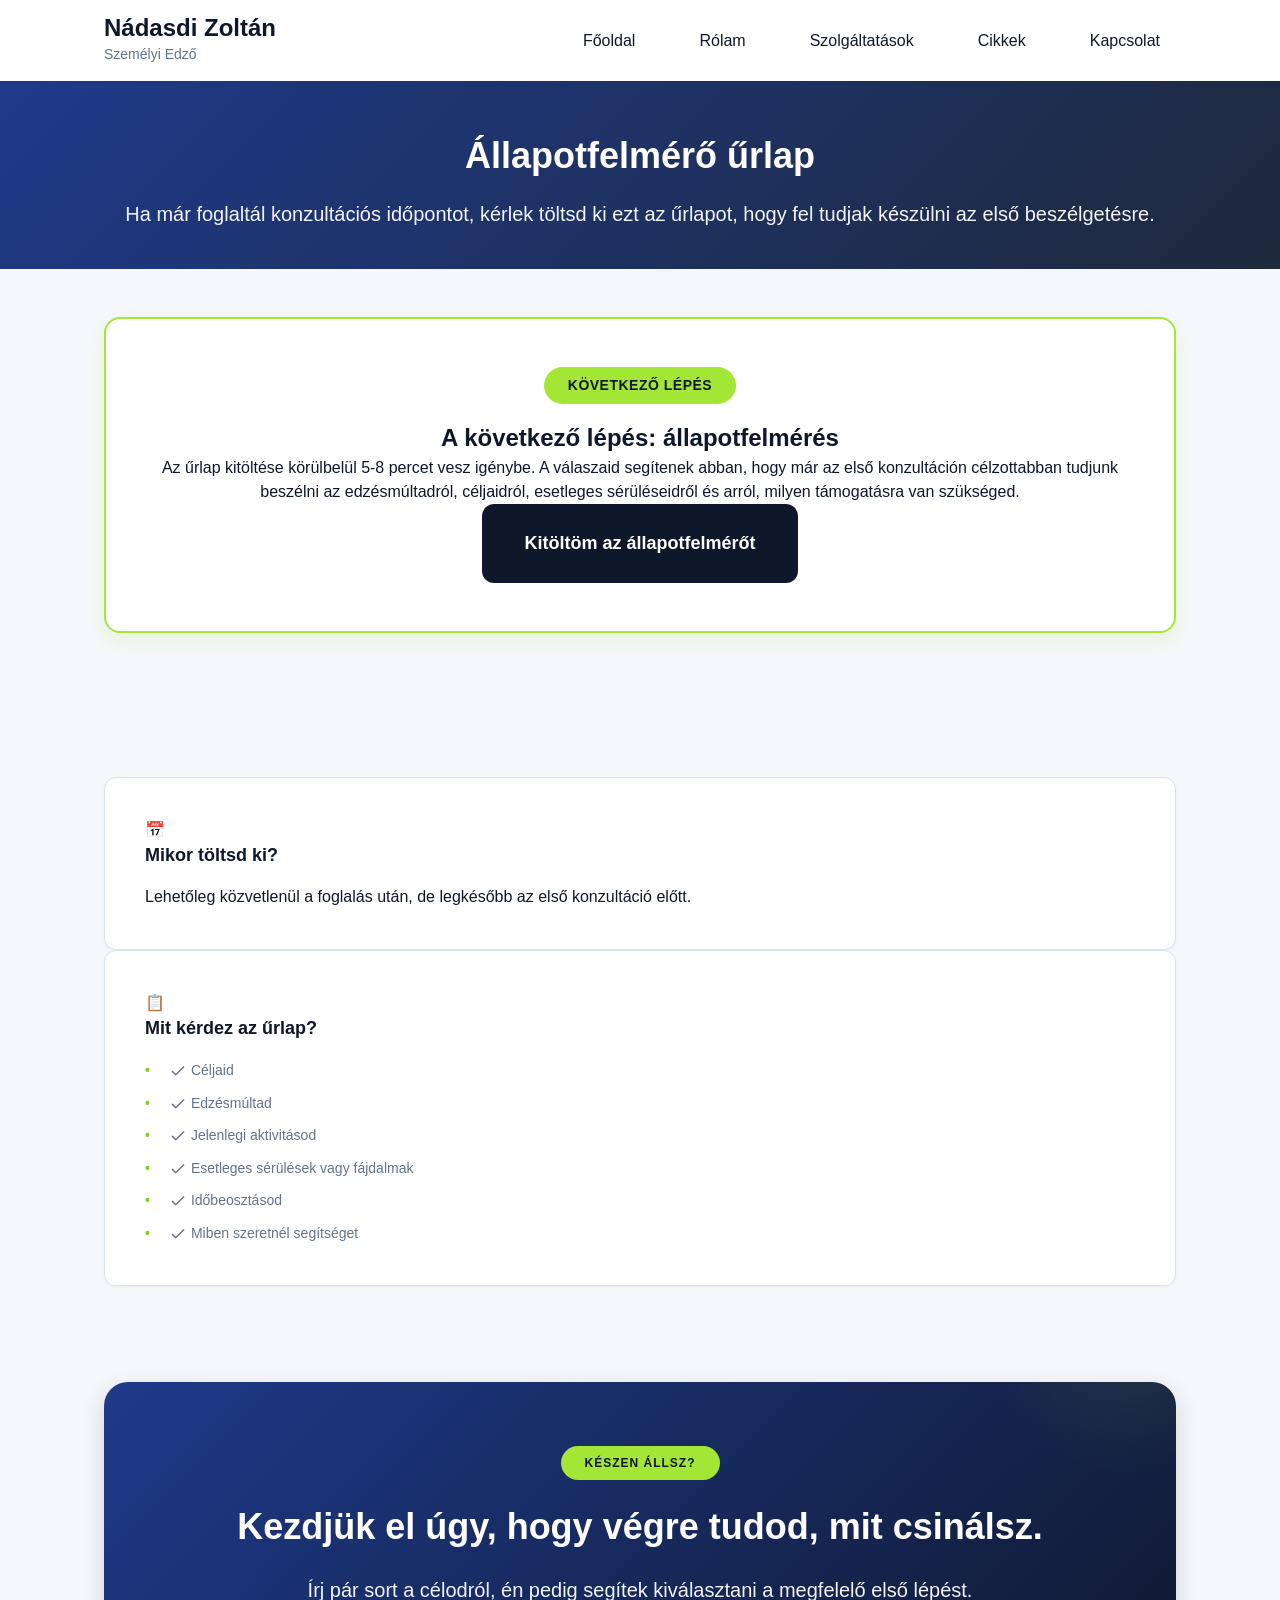
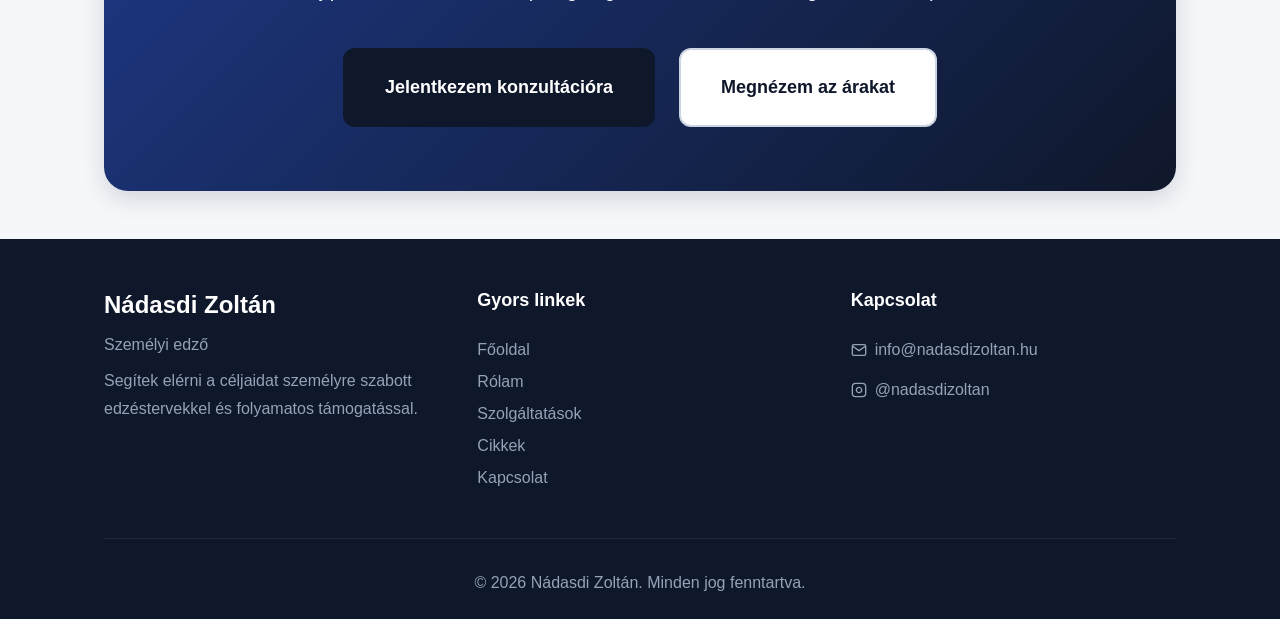
==== allapotfelmeres.html @ 260b50ae "Updating contact" ====
<!DOCTYPE html>
<html lang="hu">
<head>
    <meta charset="UTF-8">
    <meta name="viewport" content="width=device-width, initial-scale=1.0">
    <meta name="description" content="Állapotfelmérő űrlap - Nádasdi Zoltán személyi edző">
    <title>Állapotfelmérő űrlap - Nádasdi Zoltán</title>
    <link rel="stylesheet" href="css/style.css?v=5.0">
</head>
<body>
    <!-- Header és Navigáció -->
    <header class="header">
        <div class="container">
            <nav class="nav">
                <div class="nav-brand">
                    <h1 class="logo">Nádasdi Zoltán</h1>
                    <p class="logo-subtitle">Személyi Edző</p>
                </div>
                
                <button class="nav-toggle" id="navToggle" aria-label="Menü megnyitása">
                    <span></span>
                    <span></span>
                    <span></span>
                </button>
                
                <ul class="nav-menu" id="navMenu">
                    <li><a href="index.html" class="nav-link">Főoldal</a></li>
                    <li><a href="rolam.html" class="nav-link">Rólam</a></li>
                    <li><a href="szolgaltatasok.html" class="nav-link">Szolgáltatások</a></li>
                    <li><a href="cikkek.html" class="nav-link">Cikkek</a></li>
                    <li><a href="kapcsolat.html" class="nav-link">Kapcsolat</a></li>
                </ul>
            </nav>
        </div>
    </header>

    <!-- Page Hero -->
    <section class="page-hero compact">
        <div class="container">
            <h1 class="page-title">Állapotfelmérő űrlap</h1>
            <p class="page-subtitle">Ha már foglaltál konzultációs időpontot, kérlek töltsd ki ezt az űrlapot, hogy fel tudjak készülni az első beszélgetésre.</p>
        </div>
    </section>

    <!-- Fő tartalmi panel -->
    <section class="section compact">
        <div class="container">
            <div class="assessment-panel">
                <span class="badge badge-light">Következő lépés</span>
                <h2 class="assessment-title">A következő lépés: állapotfelmérés</h2>
                <p class="assessment-text">Az űrlap kitöltése körülbelül 5-8 percet vesz igénybe. A válaszaid segítenek abban, hogy már az első konzultáción célzottabban tudjunk beszélni az edzésmúltadról, céljaidról, esetleges sérüléseidről és arról, milyen támogatásra van szükséged.</p>
                
                <!-- TODO: cseréld ki a valódi Google Form linkre -->
                <a href="https://forms.gle/IDE-ILLESZD-A-GOOGLE-FORM-LINKET" target="_blank" rel="noopener noreferrer" class="btn btn-primary btn-large">
                    Kitöltöm az állapotfelmérőt
                </a>
            </div>
        </div>
    </section>

    <!-- Információs blokkok -->
    <section class="section compact">
        <div class="container">
            <div class="info-panels-grid">
                <!-- Mikor töltsd ki? -->
                <div class="info-panel">
                    <div class="info-panel-icon">📅</div>
                    <h3 class="info-panel-title">Mikor töltsd ki?</h3>
                    <p class="info-panel-text">Lehetőleg közvetlenül a foglalás után, de legkésőbb az első konzultáció előtt.</p>
                </div>

                <!-- Mit kérdez az űrlap? -->
                <div class="info-panel">
                    <div class="info-panel-icon">📋</div>
                    <h3 class="info-panel-title">Mit kérdez az űrlap?</h3>
                    <ul class="info-panel-list">
                        <li>
                            <svg class="icon" width="18" height="18" viewBox="0 0 24 24" fill="none" stroke="currentColor" stroke-width="2">
                                <polyline points="20 6 9 17 4 12"></polyline>
                            </svg>
                            <span>Céljaid</span>
                        </li>
                        <li>
                            <svg class="icon" width="18" height="18" viewBox="0 0 24 24" fill="none" stroke="currentColor" stroke-width="2">
                                <polyline points="20 6 9 17 4 12"></polyline>
                            </svg>
                            <span>Edzésmúltad</span>
                        </li>
                        <li>
                            <svg class="icon" width="18" height="18" viewBox="0 0 24 24" fill="none" stroke="currentColor" stroke-width="2">
                                <polyline points="20 6 9 17 4 12"></polyline>
                            </svg>
                            <span>Jelenlegi aktivitásod</span>
                        </li>
                        <li>
                            <svg class="icon" width="18" height="18" viewBox="0 0 24 24" fill="none" stroke="currentColor" stroke-width="2">
                                <polyline points="20 6 9 17 4 12"></polyline>
                            </svg>
                            <span>Esetleges sérülések vagy fájdalmak</span>
                        </li>
                        <li>
                            <svg class="icon" width="18" height="18" viewBox="0 0 24 24" fill="none" stroke="currentColor" stroke-width="2">
                                <polyline points="20 6 9 17 4 12"></polyline>
                            </svg>
                            <span>Időbeosztásod</span>
                        </li>
                        <li>
                            <svg class="icon" width="18" height="18" viewBox="0 0 24 24" fill="none" stroke="currentColor" stroke-width="2">
                                <polyline points="20 6 9 17 4 12"></polyline>
                            </svg>
                            <span>Miben szeretnél segítséget</span>
                        </li>
                    </ul>
                </div>
            </div>
        </div>
    </section>

    <!-- CTA panel -->
    <section class="section compact cta-panel-section">
        <div class="container">
            <div class="cta-panel">
                <span class="cta-panel-badge">KÉSZEN ÁLLSZ?</span>
                <h2 class="cta-panel-title">Kezdjük el úgy, hogy végre tudod, mit csinálsz.</h2>
                <p class="cta-panel-text">Írj pár sort a célodról, én pedig segítek kiválasztani a megfelelő első lépést.</p>
                <div class="cta-panel-buttons">
                    <a href="kapcsolat.html" class="btn btn-primary btn-large">Jelentkezem konzultációra</a>
                    <a href="szolgaltatasok.html#arak" class="btn btn-secondary btn-large">Megnézem az árakat</a>
                </div>
            </div>
        </div>
    </section>

    <!-- Footer -->
    <footer class="footer">
        <div class="container">
            <div class="footer-grid">
                <div class="footer-col">
                    <h3 class="footer-title">Nádasdi Zoltán</h3>
                    <p class="footer-text">Személyi edző</p>
                    <p class="footer-text">Segítek elérni a céljaidat személyre szabott edzéstervekkel és folyamatos támogatással.</p>
                </div>
                <div class="footer-col">
                    <h4 class="footer-heading">Gyors linkek</h4>
                    <ul class="footer-links">
                        <li><a href="index.html">Főoldal</a></li>
                        <li><a href="rolam.html">Rólam</a></li>
                        <li><a href="szolgaltatasok.html">Szolgáltatások</a></li>
                        <li><a href="cikkek.html">Cikkek</a></li>
                        <li><a href="kapcsolat.html">Kapcsolat</a></li>
                    </ul>
                </div>
                <div class="footer-col">
                    <h4 class="footer-heading">Kapcsolat</h4>
                    <ul class="footer-contact">
                        <li>
                            <svg class="icon" width="16" height="16" viewBox="0 0 24 24" fill="none" stroke="currentColor" stroke-width="2">
                                <path d="M4 4h16c1.1 0 2 .9 2 2v12c0 1.1-.9 2-2 2H4c-1.1 0-2-.9-2-2V6c0-1.1.9-2 2-2z"></path>
                                <polyline points="22,6 12,13 2,6"></polyline>
                            </svg>
                            <a href="mailto:info@nadasdizoltan.hu">info@nadasdizoltan.hu</a>
                        </li>
                        <li>
                            <svg class="icon" width="16" height="16" viewBox="0 0 24 24" fill="none" stroke="currentColor" stroke-width="2">
                                <rect x="2" y="2" width="20" height="20" rx="5" ry="5"></rect>
                                <path d="M16 11.37A4 4 0 1 1 12.63 8 4 4 0 0 1 16 11.37z"></path>
                                <line x1="17.5" y1="6.5" x2="17.51" y2="6.5"></line>
                            </svg>
                            <a href="https://instagram.com/nadasdizoltan" target="_blank">@nadasdizoltan</a>
                        </li>
                    </ul>
                </div>
            </div>
            <div class="footer-bottom">
                <p>&copy; 2026 Nádasdi Zoltán. Minden jog fenntartva.</p>
            </div>
        </div>
    </footer>

    <script src="js/main.js"></script>
</body>
</html>
---- css/style.css ----
/* ============================================
   Nádasdi Zoltán - Személyi Edző Weboldal
   CSS Stylesheet
   ============================================ */

/* ============================================
   CSS VÁLTOZÓK (Design System)
   ============================================ */
:root {
    /* Színek - Világos szürke, sötétkék, lime akcentus */
    --color-primary: #0f172a;
    --color-primary-dark: #020617;
    --color-primary-light: #1e293b;
    --color-secondary: #1e3a8a;
    --color-accent: #a3e635;
    --color-accent-dark: #84cc16;
    --color-accent-light: #bef264;
    
    --color-dark: #0f172a;
    --color-dark-alt: #1e293b;
    --color-gray: #64748b;
    --color-gray-light: #94a3b8;
    --color-gray-lighter: #cbd5e1;
    --color-gray-lightest: #f1f5f9;
    
    --color-white: #ffffff;
    --color-off-white: #f8fafc;
    --color-bg-light: #f5f7fa;
    --color-bg-section: #eef2f6;
    --color-text: #0f172a;
    --color-text-light: #64748b;
    --color-border: #dbe3ea;
    
    --color-success: #10b981;
    --color-error: #ef4444;
    --color-warning: #f59e0b;
    
    /* Gradientek - Sötétkék */
    --gradient-primary: linear-gradient(135deg, #0f172a 0%, #1e293b 100%);
    --gradient-secondary: linear-gradient(135deg, #1e3a8a 0%, #243f73 100%);
    --gradient-dark: linear-gradient(135deg, #0f172a 0%, #1e293b 100%);
    
    /* Oldal háttér gradient - Finom vertikális átmenet */
    --gradient-page: linear-gradient(
        180deg,
        #f4f7fb 0%,
        #eef3f8 35%,
        #e8eef5 70%,
        #e2eaf3 100%
    );
    
    /* Tipográfia */
    --font-primary: -apple-system, BlinkMacSystemFont, 'Segoe UI', Roboto, 'Helvetica Neue', Arial, sans-serif;
    --font-heading: 'Segoe UI', -apple-system, BlinkMacSystemFont, Roboto, sans-serif;
    
    --font-size-xs: 0.75rem;
    --font-size-sm: 0.875rem;
    --font-size-base: 1rem;
    --font-size-lg: 1.125rem;
    --font-size-xl: 1.25rem;
    --font-size-2xl: 1.5rem;
    --font-size-3xl: 1.875rem;
    --font-size-4xl: 2.25rem;
    --font-size-5xl: 3rem;
    
    --font-weight-normal: 400;
    --font-weight-medium: 500;
    --font-weight-semibold: 600;
    --font-weight-bold: 700;
    
    --line-height-tight: 1.25;
    --line-height-normal: 1.5;
    --line-height-relaxed: 1.75;
    
    /* Térközök - Csökkentett értékek */
    --spacing-xs: 0.25rem;
    --spacing-sm: 0.5rem;
    --spacing-md: 1rem;
    --spacing-lg: 1.5rem;
    --spacing-xl: 2rem;
    --spacing-2xl: 2.5rem;
    --spacing-3xl: 3rem;
    --spacing-4xl: 4rem;
    
    /* Border radius */
    --radius-sm: 0.25rem;
    --radius-md: 0.5rem;
    --radius-lg: 0.75rem;
    --radius-xl: 1rem;
    --radius-2xl: 1.5rem;
    --radius-full: 9999px;
    
    /* Shadows */
    --shadow-sm: 0 1px 2px 0 rgba(0, 0, 0, 0.05);
    --shadow-md: 0 4px 6px -1px rgba(0, 0, 0, 0.1), 0 2px 4px -1px rgba(0, 0, 0, 0.06);
    --shadow-lg: 0 10px 15px -3px rgba(0, 0, 0, 0.1), 0 4px 6px -2px rgba(0, 0, 0, 0.05);
    --shadow-xl: 0 20px 25px -5px rgba(0, 0, 0, 0.1), 0 10px 10px -5px rgba(0, 0, 0, 0.04);
    
    /* Transitions */
    --transition-fast: 150ms ease-in-out;
    --transition-base: 300ms ease-in-out;
    --transition-slow: 500ms ease-in-out;
    
    /* Container - Kompaktabb */
    --container-max-width: 1120px;
    --container-padding: 1.5rem;
}

/* ============================================
   RESET ÉS ALAPOK
   ============================================ */
*, *::before, *::after {
    box-sizing: border-box;
    margin: 0;
    padding: 0;
}

html {
    scroll-behavior: smooth;
    font-size: 16px;
}

body {
    font-family: var(--font-primary);
    font-size: var(--font-size-base);
    line-height: var(--line-height-normal);
    color: var(--color-text);
    background: #f5f7fa;
    min-height: 100vh;
    -webkit-font-smoothing: antialiased;
    -moz-osx-font-smoothing: grayscale;
}

img {
    max-width: 100%;
    height: auto;
    display: block;
}

a {
    color: inherit;
    text-decoration: none;
    transition: color var(--transition-fast);
}

ul, ol {
    list-style: none;
}

button {
    font-family: inherit;
    cursor: pointer;
    border: none;
    background: none;
}

/* ============================================
   CONTAINER ÉS LAYOUT
   ============================================ */
.container {
    max-width: var(--container-max-width);
    margin: 0 auto;
    padding: 0 var(--container-padding);
    width: 100%;
}

.section {
    padding: var(--spacing-4xl) 0;
}

.section-header {
    text-align: center;
    margin-bottom: var(--spacing-3xl);
}

.section-title {
    font-family: var(--font-heading);
    font-size: var(--font-size-4xl);
    font-weight: var(--font-weight-bold);
    color: var(--color-dark);
    margin-bottom: var(--spacing-md);
    line-height: var(--line-height-tight);
}

.section-subtitle {
    font-size: var(--font-size-xl);
    color: var(--color-text-light);
    margin-bottom: var(--spacing-lg);
}

.section-description {
    font-size: var(--font-size-lg);
    color: var(--color-text-light);
    max-width: 700px;
    margin: 0 auto;
}

/* ============================================
   HEADER ÉS NAVIGÁCIÓ
   ============================================ */
.header {
    background: var(--color-white);
    box-shadow: 0 1px 3px rgba(0, 0, 0, 0.05);
    position: sticky;
    top: 0;
    z-index: 1000;
    transition: box-shadow var(--transition-base);
}

.nav {
    display: flex;
    justify-content: space-between;
    align-items: center;
    padding: var(--spacing-md) 0;
}

.nav-brand {
    display: flex;
    flex-direction: column;
}

.logo {
    font-size: var(--font-size-2xl);
    font-weight: var(--font-weight-bold);
    color: var(--color-primary);
    line-height: 1;
}

.logo-subtitle {
    font-size: var(--font-size-sm);
    color: var(--color-text-light);
    margin-top: var(--spacing-xs);
}

.nav-menu {
    display: flex;
    gap: var(--spacing-xl);
    align-items: center;
}

.nav-link {
    font-size: var(--font-size-base);
    font-weight: var(--font-weight-medium);
    color: var(--color-text);
    padding: var(--spacing-sm) var(--spacing-md);
    border-radius: var(--radius-md);
    transition: all var(--transition-fast);
    position: relative;
}

.nav-link:hover {
    color: var(--color-accent-dark);
    background-color: var(--color-gray-lightest);
}

.nav-link.active {
    color: var(--color-primary);
    font-weight: var(--font-weight-semibold);
}

.nav-link.active::after {
    content: '';
    position: absolute;
    bottom: 0;
    left: var(--spacing-md);
    right: var(--spacing-md);
    height: 2px;
    background: var(--color-accent);
    border-radius: var(--radius-full);
}

/* Hamburger menü */
.nav-toggle {
    display: none;
    flex-direction: column;
    gap: 5px;
    padding: var(--spacing-sm);
    background: transparent;
    border: none;
    cursor: pointer;
}

.nav-toggle span {
    width: 25px;
    height: 3px;
    background: var(--color-dark);
    border-radius: var(--radius-full);
    transition: all var(--transition-base);
}

.nav-toggle.active span:nth-child(1) {
    transform: rotate(45deg) translate(8px, 8px);
}

.nav-toggle.active span:nth-child(2) {
    opacity: 0;
}

.nav-toggle.active span:nth-child(3) {
    transform: rotate(-45deg) translate(7px, -7px);
}

/* ============================================
   HERO SZEKCIÓ - Két oszlopos layout
   ============================================ */
.hero {
    position: relative;
    padding: var(--spacing-4xl) 0;
    background: var(--color-white);
    overflow: hidden;
    box-shadow: 0 2px 8px rgba(15, 23, 42, 0.06);
}

.hero-grid {
    display: grid;
    grid-template-columns: 1fr 1fr;
    gap: var(--spacing-3xl);
    align-items: center;
    overflow: hidden;
}

.hero-content {
    position: relative;
}

.hero-badge {
    display: inline-block;
    padding: var(--spacing-sm) var(--spacing-lg);
    background: var(--color-accent);
    color: var(--color-dark);
    font-size: var(--font-size-sm);
    font-weight: var(--font-weight-semibold);
    border-radius: var(--radius-full);
    margin-bottom: var(--spacing-lg);
}

.hero-title {
    font-size: var(--font-size-5xl);
    font-weight: var(--font-weight-bold);
    color: var(--color-dark);
    margin-bottom: var(--spacing-lg);
    line-height: var(--line-height-tight);
}

.hero-subtitle {
    font-size: var(--font-size-xl);
    color: var(--color-text-light);
    margin-bottom: var(--spacing-2xl);
    line-height: var(--line-height-relaxed);
}

.hero-chips {
    display: flex;
    gap: var(--spacing-md);
    margin-bottom: var(--spacing-2xl);
    flex-wrap: wrap;
}

.hero-chip {
    padding: var(--spacing-sm) var(--spacing-lg);
    background: var(--color-white);
    border: 1px solid var(--color-border);
    border-radius: var(--radius-full);
    font-size: var(--font-size-sm);
    color: var(--color-text);
}

.hero-buttons {
    display: flex;
    gap: var(--spacing-lg);
    flex-wrap: wrap;
}

.hero-image-wrapper {
    position: relative;
}

.hero-image-card {
    background: var(--color-white);
    border-radius: var(--radius-2xl);
    padding: var(--spacing-md);
    box-shadow: 0 10px 40px rgba(0, 0, 0, 0.1);
    overflow: hidden;
}

.hero-image-card img {
    width: 100%;
    height: 500px;
    object-fit: cover;
    border-radius: var(--radius-xl);
}

/* ============================================
   PAGE HERO (Aloldalak)
   ============================================ */
.page-hero {
    background: linear-gradient(135deg, var(--color-secondary) 0%, var(--color-dark-alt) 100%);
    color: var(--color-white);
    padding: var(--spacing-3xl) 0 var(--spacing-2xl);
    text-align: center;
}

.page-title {
    font-size: var(--font-size-4xl);
    font-weight: var(--font-weight-bold);
    margin-bottom: var(--spacing-md);
}

.page-subtitle {
    font-size: var(--font-size-xl);
    opacity: 0.95;

.page-hero.compact {
    padding: var(--spacing-2xl) 0 var(--spacing-xl);
}

.page-intro-text {
    font-size: var(--font-size-lg);
    color: var(--color-text-light);
    line-height: var(--line-height-relaxed);
    max-width: 800px;
    margin: var(--spacing-lg) auto 0;
}
}

/* ============================================
   GOMBOK
   ============================================ */
.btn {
    display: inline-flex;
    align-items: center;
    justify-content: center;
    padding: var(--spacing-md) var(--spacing-xl);
    font-size: var(--font-size-base);
    font-weight: var(--font-weight-semibold);
    border-radius: var(--radius-lg);
    transition: all var(--transition-base);
    cursor: pointer;
    border: 2px solid transparent;
    text-align: center;
}

.btn-primary {
    background: var(--color-primary);
    color: var(--color-white);
}

.btn-primary:hover {
    background: var(--color-primary-dark);
    transform: translateY(-2px);
    box-shadow: var(--shadow-lg);
}

.btn-secondary {
    background: var(--color-white);
    color: var(--color-primary);
    border-color: var(--color-gray-lighter);
}

.btn-secondary:hover {
    background: var(--color-gray-lightest);
    border-color: var(--color-accent);
    transform: translateY(-2px);
    box-shadow: 0 4px 12px rgba(15, 23, 42, 0.15);
}

.btn-large {
    padding: var(--spacing-lg) var(--spacing-2xl);
    font-size: var(--font-size-lg);
}

.btn-full {
    width: 100%;
}

/* ============================================
   BADGE
   ============================================ */
.badge {
    display: inline-block;
    padding: var(--spacing-sm) var(--spacing-lg);
    background: var(--color-primary);
    color: var(--color-white);
    font-size: var(--font-size-sm);
    font-weight: var(--font-weight-semibold);
    border-radius: var(--radius-full);
    margin-bottom: var(--spacing-md);
    text-transform: uppercase;
    letter-spacing: 0.5px;
}

.badge-featured {
    background: var(--gradient-primary);
}

.badge-light {
    background: var(--color-accent);
    color: var(--color-dark);
    border: none;
}

/* ============================================
   CARD
   ============================================ */
.card {
    background: var(--color-white);
    border-radius: var(--radius-xl);
    padding: var(--spacing-2xl);
    box-shadow: 0 4px 12px rgba(15, 23, 42, 0.1);
    transition: all var(--transition-base);
    height: 100%;
    border: 1px solid rgba(226, 232, 240, 0.8);
}

.card:hover {
    transform: translateY(-5px);
    box-shadow: 0 12px 28px rgba(15, 23, 42, 0.15);
    border-color: var(--color-accent);
}

.card-icon {
    font-size: var(--font-size-4xl);
    margin-bottom: var(--spacing-lg);
}

.card-title {
    font-size: var(--font-size-xl);
    font-weight: var(--font-weight-bold);
    color: var(--color-dark);
    margin-bottom: var(--spacing-md);
}

.card-text {
    color: var(--color-text-light);
    line-height: var(--line-height-relaxed);
}

.card-list {
    list-style: none;
    margin-top: var(--spacing-lg);
}

.card-list li {
    padding: var(--spacing-sm) 0;
    color: var(--color-text-light);
    display: flex;
    align-items: center;
    gap: var(--spacing-sm);
}

.card-list li::before {
    content: '✓';
    color: var(--color-success);
    font-weight: var(--font-weight-bold);
}

.card-highlight {
    border: 2px solid var(--color-accent);
    background: var(--color-white);
}

.card-highlight:hover {
    border-color: var(--color-accent-dark);
    box-shadow: 0 8px 20px rgba(163, 230, 53, 0.15);
}

/* ============================================
   GRID RENDSZER
   ============================================ */
.grid {
    display: grid;
    gap: var(--spacing-2xl);
}

.grid-2 {
    grid-template-columns: repeat(auto-fit, minmax(300px, 1fr));
}

.grid-3 {
    grid-template-columns: repeat(auto-fit, minmax(280px, 1fr));
}

/* ============================================
   INTRO SZEKCIÓ
   ============================================ */
.intro-grid {
    display: grid;
    grid-template-columns: 1fr 1fr;
    gap: var(--spacing-3xl);
    align-items: center;
}

.intro-image img {
    border-radius: var(--radius-2xl);
    box-shadow: var(--shadow-lg);
    width: 100%;
    object-fit: cover;
}

.intro-content p {
    margin-bottom: var(--spacing-lg);
    color: var(--color-text-light);
    line-height: var(--line-height-relaxed);
}

.intro-content .btn {
    margin-top: var(--spacing-lg);
}

/* ============================================
   PROCESS STEPS
   ============================================ */
.process-panel {
    background: var(--color-white);
    border-radius: var(--radius-2xl);
    padding: var(--spacing-3xl);
    box-shadow: 0 6px 20px rgba(15, 23, 42, 0.1);
    border: 1px solid rgba(226, 232, 240, 0.8);
}

.process-steps {
    display: grid;
    gap: var(--spacing-2xl);
    margin-top: var(--spacing-2xl);
}

.process-step {
    display: flex;
    gap: var(--spacing-xl);
    align-items: flex-start;
}

.process-number {
    flex-shrink: 0;
    width: 60px;
    height: 60px;
    background: var(--color-accent);
    color: var(--color-dark);
    border-radius: var(--radius-full);
    display: flex;
    align-items: center;
    justify-content: center;
    font-size: var(--font-size-2xl);
    font-weight: var(--font-weight-bold);
    box-shadow: 0 4px 12px rgba(163, 230, 53, 0.3);
}

.process-title {
    font-size: var(--font-size-xl);
    font-weight: var(--font-weight-bold);
    color: var(--color-dark);
    margin-bottom: var(--spacing-sm);
}

.process-text {
    color: var(--color-text-light);
    line-height: var(--line-height-relaxed);
}

/* ============================================
   CTA SZEKCIÓ
   ============================================ */
.cta-section {
    background: linear-gradient(135deg, var(--color-secondary) 0%, var(--color-dark) 100%);
    color: var(--color-white);
}

.cta-content {
    text-align: center;
    max-width: 800px;
    margin: 0 auto;
}

.cta-title {
    font-size: var(--font-size-4xl);
    font-weight: var(--font-weight-bold);
    margin-bottom: var(--spacing-lg);
}

.cta-text {
    font-size: var(--font-size-lg);
    margin-bottom: var(--spacing-2xl);
    opacity: 0.95;
    line-height: var(--line-height-relaxed);
}

.cta-buttons {
    display: flex;
    gap: var(--spacing-lg);
    justify-content: center;
    flex-wrap: wrap;
}

/* CTA Panel - Új kártyás stílus */
.cta-panel-section {
    padding: var(--spacing-4xl) 0;
}

.cta-panel {
    background: linear-gradient(135deg, var(--color-secondary) 0%, var(--color-dark) 100%);
    color: var(--color-white);
    border-radius: var(--radius-2xl);
    padding: var(--spacing-4xl) var(--spacing-3xl);
    text-align: center;
    max-width: var(--container-max-width);
    margin: 0 auto;
    box-shadow: 0 8px 24px rgba(15, 23, 42, 0.15);
    position: relative;
    overflow: hidden;
}

.cta-panel::before {
    content: '';
    position: absolute;
    top: -50%;
    right: -10%;
    width: 300px;
    height: 300px;
    background: radial-gradient(circle, rgba(163, 230, 53, 0.1) 0%, transparent 70%);
    border-radius: 50%;
}

.cta-panel-badge {
    display: inline-block;
    padding: var(--spacing-sm) var(--spacing-lg);
    background: var(--color-accent);
    color: var(--color-dark);
    font-size: var(--font-size-xs);
    font-weight: var(--font-weight-bold);
    border-radius: var(--radius-full);
    margin-bottom: var(--spacing-lg);
    letter-spacing: 1px;
}

.cta-panel-title {
    font-size: var(--font-size-4xl);
    font-weight: var(--font-weight-bold);
    margin-bottom: var(--spacing-lg);
    line-height: var(--line-height-tight);
    position: relative;
}

.cta-panel-text {
    font-size: var(--font-size-xl);
    margin-bottom: var(--spacing-2xl);
    opacity: 0.95;
    line-height: var(--line-height-relaxed);
    max-width: 700px;
    margin-left: auto;
    margin-right: auto;
    position: relative;
}

.cta-panel-buttons {
    display: flex;
    gap: var(--spacing-lg);
    justify-content: center;
    flex-wrap: wrap;
    position: relative;
}

.section-cta {
    text-align: center;
    margin-top: var(--spacing-3xl);
}

/* ============================================
   FOOTER
   ============================================ */
.footer {
    background: var(--color-dark);
    color: var(--color-white);
    padding: var(--spacing-3xl) 0 var(--spacing-lg);
}

.footer-grid {
    display: grid;
    grid-template-columns: repeat(auto-fit, minmax(250px, 1fr));
    gap: var(--spacing-3xl);
    margin-bottom: var(--spacing-2xl);
}

.footer-title {
    font-size: var(--font-size-2xl);
    font-weight: var(--font-weight-bold);
    margin-bottom: var(--spacing-sm);
}

.footer-text {
    color: var(--color-gray-light);
    margin-bottom: var(--spacing-sm);
    line-height: var(--line-height-relaxed);
}

.footer-heading {
    font-size: var(--font-size-lg);
    font-weight: var(--font-weight-semibold);
    margin-bottom: var(--spacing-lg);
}

.footer-links li {
    margin-bottom: var(--spacing-sm);
}

.footer-links a {
    color: var(--color-gray-light);
    transition: color var(--transition-fast);
}

.footer-links a:hover {
    color: var(--color-white);
}

.footer-contact li {
    display: flex;
    align-items: center;
    gap: var(--spacing-sm);
    margin-bottom: var(--spacing-md);
    color: var(--color-gray-light);
}

.footer-contact a {
    color: var(--color-gray-light);
    transition: color var(--transition-fast);
}

.footer-contact a:hover {
    color: var(--color-white);
}

.footer-bottom {
    text-align: center;
    padding-top: var(--spacing-xl);
    border-top: 1px solid var(--color-dark-alt);
    color: var(--color-gray-light);
}

/* ============================================
   ICON
   ============================================ */
.icon {
    display: inline-block;
    vertical-align: middle;
}

/* ============================================
   ABOUT PAGE - Continued in next section
   ============================================ */
/* About Intro - Közös nagy panel megoldás */
.about-intro-wrapper {
    background: var(--color-white);
    border-radius: var(--radius-2xl);
    padding: var(--spacing-3xl);
    box-shadow: 0 6px 16px rgba(15, 23, 42, 0.1);
    border: 1px solid rgba(226, 232, 240, 0.8);
}

.about-intro-grid {
    display: grid;
    grid-template-columns: 1fr 1.2fr;
    gap: var(--spacing-3xl);
    align-items: start;
}

/* Fotós kártya - nagyobb és erősebb */
.about-photo-card {
    position: relative;
}

.about-photo-card .placeholder-image {
    background: linear-gradient(135deg, var(--color-bg-section) 0%, var(--color-gray-lightest) 100%);
    border-radius: var(--radius-xl);
    min-height: 450px;
    display: flex;
    align-items: center;
    justify-content: center;
    border: 2px solid rgba(226, 232, 240, 0.6);
    transition: all var(--transition-base);
}

.about-photo-card .placeholder-image:hover {
    border-color: var(--color-accent);
    box-shadow: 0 4px 12px rgba(163, 230, 53, 0.15);
}

.about-photo-card .placeholder-content {
    text-align: center;
}

.about-photo-card .placeholder-icon {
    font-size: 4rem;
    margin-bottom: var(--spacing-lg);
    opacity: 0.6;
}

.about-photo-card .placeholder-text {
    font-size: var(--font-size-lg);
    color: var(--color-text-light);
    font-weight: var(--font-weight-medium);
}

/* Szöveg panel */
.about-text-panel {
    display: flex;
    flex-direction: column;
}

.about-text-panel .badge {
    margin-bottom: var(--spacing-md);
}

.intro-title {
    font-family: var(--font-heading);
    font-size: var(--font-size-3xl);
    font-weight: var(--font-weight-bold);
    color: var(--color-dark);
    margin-bottom: var(--spacing-xl);
    line-height: var(--line-height-tight);
}

.intro-copy p {
    margin-bottom: var(--spacing-xl);
    color: var(--color-text);
    line-height: 1.8;
    font-size: var(--font-size-lg);
}

.intro-copy p:last-child {
    margin-bottom: 0;
}

.intro-copy p:first-child {
    font-weight: var(--font-weight-medium);
}

.philosophy-section,
.experience-section,
.why-me-section {
    background: transparent;
}

.experience-panel {
    background: var(--color-white);
    border-radius: var(--radius-2xl);
    padding: var(--spacing-3xl);
    box-shadow: 0 4px 12px rgba(15, 23, 42, 0.08);
    border: 1px solid rgba(226, 232, 240, 0.8);
    max-width: 900px;
    margin: 0 auto;
}

.experience-content {
    max-width: 100%;
}

.experience-item {
    display: flex;
    gap: var(--spacing-xl);
    align-items: flex-start;
    margin-bottom: var(--spacing-2xl);
}

.experience-item:last-child {
    margin-bottom: 0;
}

.experience-icon {
    font-size: var(--font-size-4xl);
    flex-shrink: 0;
}

.experience-text h3 {
    font-size: var(--font-size-xl);
    font-weight: var(--font-weight-bold);
    color: var(--color-dark);
    margin-bottom: var(--spacing-sm);
}

.experience-text p {
    color: var(--color-text-light);
    line-height: var(--line-height-relaxed);
}

.why-me-grid {
    display: grid;
    grid-template-columns: repeat(auto-fit, minmax(300px, 1fr));
    gap: var(--spacing-xl);
}

.why-me-item {
    padding: var(--spacing-xl);
    background: var(--color-white);
    border-radius: var(--radius-lg);
    border: 1px solid rgba(226, 232, 240, 0.8);
    box-shadow: 0 4px 12px rgba(15, 23, 42, 0.08);
    border-left: 4px solid var(--color-accent);
    transition: all var(--transition-base);
}

.why-me-item:hover {
    box-shadow: 0 8px 20px rgba(15, 23, 42, 0.12);
    transform: translateY(-2px);
}

.why-me-item h3 {
    font-size: var(--font-size-lg);
    font-weight: var(--font-weight-semibold);
    color: var(--color-dark);
    margin-bottom: var(--spacing-sm);
}

.why-me-item p {
    color: var(--color-text-light);
    line-height: var(--line-height-relaxed);
}

/* ============================================
   SERVICES PAGE
   ============================================ */
.service-detail {
    padding: var(--spacing-3xl) 0;
}

.service-detail.alt {
    background: var(--color-white);
}

.service-detail.featured {
    background: var(--color-bg-section);
}

.service-grid {
    display: grid;
    grid-template-columns: 1fr 1.5fr;
    gap: var(--spacing-3xl);
    align-items: start;
}

.service-grid.reverse {
    grid-template-columns: 1.5fr 1fr;
}

.service-image img {
    border-radius: var(--radius-2xl);
    box-shadow: var(--shadow-lg);
    width: 100%;
    object-fit: cover;
}

.service-intro {
    font-size: var(--font-size-lg);
    color: var(--color-text-light);
    margin-bottom: var(--spacing-xl);
    line-height: var(--line-height-relaxed);
}

.service-subtitle {
    font-size: var(--font-size-xl);
    font-weight: var(--font-weight-semibold);
    color: var(--color-dark);
    margin: var(--spacing-xl) 0 var(--spacing-md);
}

.service-list {
    list-style: none;
    margin-bottom: var(--spacing-xl);
}

.service-list li {
    padding: var(--spacing-sm) 0;
    color: var(--color-text-light);
    display: flex;
    align-items: flex-start;
    gap: var(--spacing-sm);
    line-height: var(--line-height-relaxed);
}

.service-list li::before {
    content: '✓';
    color: var(--color-success);
    font-weight: var(--font-weight-bold);
    flex-shrink: 0;
}

.service-cta {
    display: flex;
    gap: var(--spacing-lg);
    margin-top: var(--spacing-2xl);
    flex-wrap: wrap;
}

.service-highlight {
    background: var(--color-bg-section);
    padding: var(--spacing-lg);
    border-radius: var(--radius-lg);
    border-left: 4px solid var(--color-warning);
    margin-top: var(--spacing-xl);
}

.faq-section {
    background: transparent;
}

.faq-grid {
    display: grid;
    grid-template-columns: repeat(auto-fit, minmax(300px, 1fr));
    gap: var(--spacing-xl);
}

.faq-item {
    padding: var(--spacing-xl);
    background: var(--color-white);
    border-radius: var(--radius-lg);
    border: 1px solid rgba(226, 232, 240, 0.8);
    box-shadow: 0 4px 12px rgba(15, 23, 42, 0.08);
    transition: all var(--transition-base);
}

.faq-item:hover {
    border-color: var(--color-accent);
    box-shadow: 0 8px 20px rgba(15, 23, 42, 0.12);
}

.faq-question {
    font-size: var(--font-size-lg);
    font-weight: var(--font-weight-semibold);
    color: var(--color-dark);
    margin-bottom: var(--spacing-md);
}

.faq-answer {
    color: var(--color-text-light);
    line-height: var(--line-height-relaxed);
}

/* ============================================
   PRICING PAGE - Part 1
   ============================================ */
.pricing-intro {
    text-align: center;
    max-width: 800px;
    margin: 0 auto var(--spacing-3xl);
}

.pricing-intro p {
    font-size: var(--font-size-lg);
    color: var(--color-text-light);
    margin-bottom: var(--spacing-xl);
}

.pricing-note {
    display: flex;
    align-items: center;
    justify-content: center;
    gap: var(--spacing-md);
    padding: var(--spacing-lg);
    background: var(--color-warning);
    color: var(--color-white);
    border-radius: var(--radius-lg);
}

.pricing-section {
    background: transparent;
}

.pricing-section.alt {
    background: transparent;
}

.pricing-section.featured-section {
    background: transparent;
}

.pricing-grid {
    display: grid;
    grid-template-columns: repeat(auto-fit, minmax(280px, 1fr));
    gap: var(--spacing-2xl);
}

.pricing-grid-2 {
    display: grid;
    grid-template-columns: repeat(auto-fit, minmax(320px, 1fr));
    gap: var(--spacing-2xl);
}

.pricing-card {
    background: var(--color-white);
    border-radius: var(--radius-xl);
    padding: var(--spacing-2xl);
    box-shadow: 0 4px 12px rgba(0, 0, 0, 0.06);
    transition: all var(--transition-base);
    position: relative;
    border: 2px solid transparent;
}

.pricing-card:hover {
    transform: translateY(-5px);
    box-shadow: 0 12px 24px rgba(0, 0, 0, 0.1);
}

.pricing-card.featured {
    border-color: var(--color-accent);
    box-shadow: 0 8px 20px rgba(163, 230, 53, 0.2);
    background: var(--color-white);
}

.pricing-badge {
    position: absolute;
    top: -15px;
    right: var(--spacing-xl);
    background: var(--color-accent);
    color: var(--color-dark);
    padding: var(--spacing-sm) var(--spacing-lg);
    border-radius: var(--radius-full);
    font-size: var(--font-size-sm);
    font-weight: var(--font-weight-semibold);
    box-shadow: 0 4px 12px rgba(163, 230, 53, 0.3);
}

.pricing-header {
    text-align: center;
    margin-bottom: var(--spacing-xl);
}

.pricing-title {
    font-size: var(--font-size-2xl);
    font-weight: var(--font-weight-bold);
    color: var(--color-dark);
    margin-bottom: var(--spacing-sm);
}

.pricing-subtitle {
    color: var(--color-text-light);
}

.pricing-price {
    text-align: center;
    margin-bottom: var(--spacing-lg);
}

.price-amount {
    font-size: var(--font-size-5xl);
    font-weight: var(--font-weight-bold);
    color: var(--color-primary);
}

.price-currency {
    font-size: var(--font-size-xl);
    color: var(--color-text-light);
    margin-left: var(--spacing-sm);
}

.pricing-savings {
    text-align: center;
    margin-bottom: var(--spacing-lg);
    color: var(--color-success);
    font-weight: var(--font-weight-semibold);
}

.pricing-savings.large {
    font-size: var(--font-size-lg);
}

.pricing-features {
    list-style: none;
    margin-bottom: var(--spacing-xl);
}

.pricing-features li {
    display: flex;
    align-items: center;
    gap: var(--spacing-sm);
    padding: var(--spacing-sm) 0;
    color: var(--color-text-light);
}

.pricing-card-large {
    max-width: 900px;
    margin: 0 auto;
    padding: var(--spacing-3xl);
}

.pricing-includes {
    margin: var(--spacing-2xl) 0;
}

.pricing-includes h4 {
    font-size: var(--font-size-xl);
    font-weight: var(--font-weight-semibold);
    color: var(--color-dark);
    margin-bottom: var(--spacing-lg);
}

.includes-grid {
    display: grid;
    gap: var(--spacing-lg);
}

.include-item {
    display: flex;
    gap: var(--spacing-md);
    align-items: flex-start;
}

.include-item strong {
    color: var(--color-dark);
    display: block;
    margin-bottom: var(--spacing-xs);
}

.include-item p {
    color: var(--color-text-light);
    font-size: var(--font-size-sm);
}

.pricing-highlight {
    background: var(--color-bg-section);
    padding: var(--spacing-lg);
    border-radius: var(--radius-lg);
    margin: var(--spacing-xl) 0;
}

.pricing-featured {
    max-width: 1000px;
    margin: 0 auto;
}

.comparison-section {
    background: transparent;
}

.comparison-table-wrapper {
    overflow-x: auto;
}

.comparison-table {
    width: 100%;
    border-collapse: collapse;
    background: var(--color-white);
    border-radius: var(--radius-lg);
    overflow: hidden;
    box-shadow: var(--shadow-md);
}

.comparison-table th,
.comparison-table td {
    padding: var(--spacing-lg);
    text-align: left;
    border-bottom: 1px solid var(--color-gray-lighter);
}

.comparison-table th {
    background: var(--color-bg-section);
    font-weight: var(--font-weight-semibold);
    color: var(--color-dark);
}

.comparison-table .featured-col {
    background: rgba(163, 230, 53, 0.18);
    color: var(--color-dark);
    border-right: 2px solid var(--color-accent);
}

.comparison-table thead .featured-col {
    background: rgba(163, 230, 53, 0.35);
    font-weight: var(--font-weight-bold);
}

.comparison-table tbody tr:hover {
    background: var(--color-bg-section);
}

.comparison-table .price-row {
    font-size: var(--font-size-lg);
    background: var(--color-bg-section);
}

.pricing-note-subtle {
    display: flex;
    align-items: center;
    gap: var(--spacing-sm);
    padding: var(--spacing-md) var(--spacing-lg);
    background: var(--color-bg-section);
    border-left: 3px solid var(--color-border);
    border-radius: var(--radius-md);
    max-width: 800px;
    margin: 0 auto;
}

.pricing-note-subtle .icon {
    flex-shrink: 0;
    color: var(--color-text-light);
}

.pricing-note-subtle p {
    margin: 0;
    font-size: var(--font-size-sm);
    color: var(--color-text-light);
}

/* Intro content center */
.intro-content-center {
    max-width: 800px;
    margin: 0 auto;
    text-align: center;
}

/* ============================================
   FEATURED PACKAGE - All In (Two Column)
   ============================================ */
.featured-package-section {
    background: transparent;
}

.featured-package-card {
    background: var(--color-white);
    border-radius: var(--radius-2xl);
    padding: var(--spacing-3xl);
    box-shadow: 0 12px 32px rgba(15, 23, 42, 0.12);
    border: 2px solid var(--color-border);
    border-top: 4px solid var(--color-accent);
    position: relative;
    max-width: 1000px;
    margin: 0 auto;
}

.featured-badge {
    position: absolute;
    top: -12px;
    left: var(--spacing-3xl);
    background: var(--color-accent);
    color: var(--color-dark);
    padding: var(--spacing-sm) var(--spacing-lg);
    border-radius: var(--radius-full);
    font-size: var(--font-size-xs);
    font-weight: var(--font-weight-bold);
    letter-spacing: 0.5px;
    box-shadow: 0 4px 12px rgba(163, 230, 53, 0.3);
}

.featured-package-grid {
    display: grid;
    grid-template-columns: 1fr 1fr;
    gap: var(--spacing-3xl);
    margin-bottom: var(--spacing-2xl);
}

.featured-package-left {
    border-right: 2px solid var(--color-bg-section);
    padding-right: var(--spacing-3xl);
}

.featured-package-title {
    font-size: var(--font-size-3xl);
    font-weight: var(--font-weight-bold);
    color: var(--color-primary);
    margin-bottom: var(--spacing-md);
}

.featured-package-description {
    font-size: var(--font-size-base);
    color: var(--color-text-light);
    line-height: var(--line-height-relaxed);
    margin-bottom: var(--spacing-2xl);
}

.featured-package-price {
    margin-bottom: var(--spacing-lg);
}

.featured-package-price .price-amount {
    font-size: 3.5rem;
    font-weight: var(--font-weight-bold);
    color: var(--color-primary);
    line-height: 1;
}

.featured-package-price .price-currency {
    font-size: var(--font-size-xl);
    color: var(--color-text-light);
    margin-left: var(--spacing-sm);
}

.featured-package-savings {
    display: inline-flex;
    align-items: center;
    gap: var(--spacing-sm);
    padding: var(--spacing-sm) var(--spacing-lg);
    background: rgba(163, 230, 53, 0.15);
    color: var(--color-dark);
    border-radius: var(--radius-full);
    font-weight: var(--font-weight-semibold);
    font-size: var(--font-size-sm);
}

.featured-package-savings .icon {
    color: var(--color-accent);
}

.featured-package-right {
    padding-left: var(--spacing-xl);
}

.featured-package-list-title {
    font-size: var(--font-size-xl);
    font-weight: var(--font-weight-semibold);
    color: var(--color-primary);
    margin-bottom: var(--spacing-lg);
}

.featured-package-list {
    list-style: none;
    display: flex;
    flex-direction: column;
    gap: var(--spacing-md);
}

.featured-package-list li {
    display: flex;
    align-items: center;
    gap: var(--spacing-md);
    font-size: var(--font-size-base);
    color: var(--color-text);
}

.featured-package-list .icon {
    flex-shrink: 0;
    color: var(--color-accent);
}

.featured-package-card .btn {
    display: inline-flex;
    margin: 0 auto;
}

/* ============================================
   NOTICE BOX - Yellow Warning
   ============================================ */
.notice-box-warning {
    display: flex;
    align-items: center;
    gap: var(--spacing-lg);
    padding: var(--spacing-xl) var(--spacing-2xl);
    background: #fff7d6;
    border: 2px solid #facc15;
    border-left: 5px solid #f59e0b;
    border-radius: var(--radius-xl);
    max-width: 800px;
    margin: 0 auto;
    box-shadow: 0 4px 12px rgba(245, 158, 11, 0.15);
}

.notice-box-warning .notice-icon {
    flex-shrink: 0;
    width: 44px;
    height: 44px;
    display: flex;
    align-items: center;
    justify-content: center;
    background: #f59e0b;
    color: var(--color-white);
    border-radius: var(--radius-lg);
}

.notice-box-warning .notice-icon .icon {
    color: var(--color-white);
}

.notice-box-warning .notice-content {
    flex: 1;
}

.notice-box-warning .notice-title {
    display: block;
    font-size: var(--font-size-lg);
    font-weight: var(--font-weight-bold);
    color: #92400e;
    margin-bottom: var(--spacing-xs);
}

.notice-box-warning .notice-text {
    font-size: var(--font-size-base);
    color: #78350f;
    line-height: var(--line-height-relaxed);
    margin: 0;
}

.intro-text {
    font-size: var(--font-size-lg);
    color: var(--color-text-light);
    line-height: var(--line-height-relaxed);
}

/* Value section */
.value-section {
    background: transparent;
}

.value-grid {
    display: grid;
    grid-template-columns: repeat(auto-fit, minmax(280px, 1fr));
    gap: var(--spacing-xl);
}

.value-card {
    text-align: center;
    padding: var(--spacing-xl);
    background: var(--color-white);
    border-radius: var(--radius-lg);
    transition: all var(--transition-base);
    border: 1px solid var(--color-gray-lighter);
}

.value-card:hover {
    border-color: var(--color-accent);
    box-shadow: 0 8px 20px rgba(163, 230, 53, 0.15);
    transform: translateY(-3px);
}

.value-icon {
    font-size: 2.5rem;
    margin-bottom: var(--spacing-md);
}

.value-title {
    font-size: var(--font-size-lg);
    font-weight: var(--font-weight-semibold);
    color: var(--color-dark);
    margin-bottom: var(--spacing-sm);
}

.value-text {
    color: var(--color-text-light);
    line-height: var(--line-height-relaxed);
    font-size: var(--font-size-base);
}

/* ============================================
   ARTICLES PAGE
   ============================================ */
.articles-intro {
    text-align: center;
    max-width: 800px;
    margin: 0 auto var(--spacing-3xl);
}

.articles-intro p {
    font-size: var(--font-size-lg);
    color: var(--color-text-light);
}

.articles-grid {
    display: grid;
    grid-template-columns: repeat(auto-fit, minmax(320px, 1fr));
    gap: var(--spacing-2xl);
}

.article-card {
    background: var(--color-white);
    border-radius: var(--radius-xl);
    overflow: hidden;
    box-shadow: 0 4px 12px rgba(0, 0, 0, 0.06);
    transition: all var(--transition-base);
    border: 1px solid rgba(0, 0, 0, 0.04);
}

.article-card:hover {
    transform: translateY(-5px);
    box-shadow: 0 12px 24px rgba(0, 0, 0, 0.1);
    border-color: var(--color-accent);
}

.article-image {
    position: relative;
    height: 200px;
    overflow: hidden;
}

.article-image img {
    width: 100%;
    height: 100%;
    object-fit: cover;
}

.article-category {
    position: absolute;
    top: var(--spacing-md);
    right: var(--spacing-md);
    background: var(--color-accent);
    color: var(--color-dark);
    padding: var(--spacing-sm) var(--spacing-md);
    border-radius: var(--radius-full);
    font-size: var(--font-size-xs);
    font-weight: var(--font-weight-semibold);
    text-transform: uppercase;
}

.article-content {
    padding: var(--spacing-xl);
}

.article-meta {
    display: flex;
    gap: var(--spacing-lg);
    margin-bottom: var(--spacing-md);
    font-size: var(--font-size-sm);
    color: var(--color-text-light);
}

.article-title {
    font-size: var(--font-size-xl);
    font-weight: var(--font-weight-bold);
    color: var(--color-dark);
    margin-bottom: var(--spacing-md);
    line-height: var(--line-height-tight);
}

.article-excerpt {
    color: var(--color-text-light);
    line-height: var(--line-height-relaxed);
    margin-bottom: var(--spacing-lg);
}

.article-link {
    color: var(--color-primary);
    font-weight: var(--font-weight-semibold);
    transition: color var(--transition-fast);
}

.article-link:hover {
    color: var(--color-primary-dark);
}

.categories-section {
    background: var(--color-white);
}

.categories-grid {
    display: grid;
    grid-template-columns: repeat(auto-fit, minmax(250px, 1fr));
    gap: var(--spacing-xl);
}

.category-card {
    text-align: center;
    padding: var(--spacing-2xl);
    background: var(--color-white);
    border-radius: var(--radius-xl);
    transition: all var(--transition-base);
    border: 1px solid var(--color-gray-lighter);
}

.category-card:hover {
    border-color: var(--color-accent);
    box-shadow: 0 8px 20px rgba(163, 230, 53, 0.15);
    transform: translateY(-3px);
}

.category-icon {
    font-size: var(--font-size-4xl);
    margin-bottom: var(--spacing-md);
}

.category-title {
    font-size: var(--font-size-xl);
    font-weight: var(--font-weight-bold);
    color: var(--color-dark);
    margin-bottom: var(--spacing-sm);
}

.category-description {
    color: var(--color-text-light);
    margin-bottom: var(--spacing-md);
}

.category-count {
    display: inline-block;
    padding: var(--spacing-xs) var(--spacing-md);
    background: var(--color-accent);
    color: var(--color-dark);
    border-radius: var(--radius-full);
    font-size: var(--font-size-xs);
    font-weight: var(--font-weight-semibold);
}

.newsletter-section {
    background: linear-gradient(135deg, var(--color-secondary) 0%, var(--color-dark) 100%);
    color: var(--color-white);
}

.newsletter-content {
    display: grid;
    grid-template-columns: 1fr 1fr;
    gap: var(--spacing-3xl);
    align-items: center;
}

.form-inline {
    display: flex;
    gap: var(--spacing-md);
}

.form-inline .form-input {
    flex: 1;
}

.newsletter-note {
    margin-top: var(--spacing-md);
    font-size: var(--font-size-sm);
    opacity: 0.8;
}

.topics-section {
    background: var(--color-white);
}

.topics-grid {
    display: grid;
    grid-template-columns: repeat(auto-fit, minmax(250px, 1fr));
    gap: var(--spacing-md);
}

.topic-item {
    display: flex;
    align-items: center;
    gap: var(--spacing-sm);
    padding: var(--spacing-md);
    background: var(--color-bg-section);
    border-radius: var(--radius-md);
    color: var(--color-text-light);
}

.future-features {
    background: var(--color-white);
}

.info-box {
    display: flex;
    gap: var(--spacing-xl);
    padding: var(--spacing-2xl);
    background: var(--color-bg-section);
    border-radius: var(--radius-xl);
    border-left: 4px solid var(--color-accent);
}

.info-icon {
    font-size: var(--font-size-4xl);
    flex-shrink: 0;
}

.info-content h3 {
    font-size: var(--font-size-xl);
    font-weight: var(--font-weight-bold);
    color: var(--color-dark);
    margin-bottom: var(--spacing-sm);
}

.info-content p {
    color: var(--color-text-light);
    line-height: var(--line-height-relaxed);
}

/* ============================================
   CONTACT PAGE
   ============================================ */
.contact-section {
    background: var(--color-white);
}

.contact-grid {
    display: grid;
    grid-template-columns: 1fr 1.5fr;
    gap: var(--spacing-4xl);
}

.contact-methods {
    margin: var(--spacing-2xl) 0;
}

.contact-method {
    display: flex;
    gap: var(--spacing-lg);
    margin-bottom: var(--spacing-2xl);
}

.contact-icon {
    flex-shrink: 0;
    width: 50px;
    height: 50px;
    background: var(--color-accent);
    color: var(--color-dark);
    border-radius: var(--radius-lg);
    display: flex;
    align-items: center;
    justify-content: center;
}

.contact-details h3 {
    font-size: var(--font-size-lg);
    font-weight: var(--font-weight-semibold);
    color: var(--color-dark);
    margin-bottom: var(--spacing-xs);
}

.contact-details a {
    color: var(--color-primary);
    font-weight: var(--font-weight-medium);
}

.contact-details a:hover {
    text-decoration: underline;
}

.contact-details p {
    color: var(--color-text-light);
    font-size: var(--font-size-sm);
}

.text-small {
    font-size: var(--font-size-sm);
}

.contact-hours {
    padding: var(--spacing-xl);
    background: var(--color-bg-section);
    border-radius: var(--radius-lg);
}

.contact-hours h3 {
    font-size: var(--font-size-lg);
    font-weight: var(--font-weight-semibold);
    color: var(--color-dark);
    margin-bottom: var(--spacing-md);
}

.contact-hours ul {
    list-style: none;
}

.contact-hours li {
    padding: var(--spacing-sm) 0;
    color: var(--color-text-light);
}

.contact-form-wrapper {
    background: var(--color-white);
    padding: var(--spacing-2xl);
    border-radius: var(--radius-xl);
    box-shadow: 0 8px 20px rgba(0, 0, 0, 0.08);
    border: 1px solid var(--color-gray-lighter);
}

.form-header {
    margin-bottom: var(--spacing-2xl);
}

.contact-form {
    display: flex;
    flex-direction: column;
    gap: var(--spacing-lg);
}

.form-group {
    display: flex;
    flex-direction: column;
}

.form-label {
    font-weight: var(--font-weight-medium);
    color: var(--color-dark);
    margin-bottom: var(--spacing-sm);
}

.form-input,
.form-select,
.form-textarea {
    padding: var(--spacing-md);
    border: 2px solid var(--color-gray-lighter);
    border-radius: var(--radius-md);
    font-family: inherit;
    font-size: var(--font-size-base);
    transition: all var(--transition-fast);
}

.form-input:focus,
.form-select:focus,
.form-textarea:focus {
    outline: none;
    border-color: var(--color-accent);
    box-shadow: 0 0 0 3px rgba(163, 230, 53, 0.15);
}

.form-textarea {
    resize: vertical;
    min-height: 120px;
}

.form-checkbox {
    display: flex;
    align-items: center;
    gap: var(--spacing-sm);
    cursor: pointer;
}

.form-checkbox input[type="checkbox"] {
    width: 18px;
    height: 18px;
    cursor: pointer;
}

.form-error {
    color: var(--color-error);
    font-size: var(--font-size-sm);
    margin-top: var(--spacing-xs);
    display: none;
}

.form-error.show {
    display: block;
}

.form-hint {
    color: var(--color-text-light);
    font-size: var(--font-size-sm);
    margin-top: var(--spacing-xs);
    font-style: italic;
}

.form-note {
    text-align: center;
    color: var(--color-text-light);
    font-size: var(--font-size-sm);
    margin-top: var(--spacing-md);
}

.success-message {
    text-align: center;
    padding: var(--spacing-3xl);
}

.success-icon {
    width: 80px;
    height: 80px;
    background: var(--color-success);
    color: var(--color-white);
    border-radius: var(--radius-full);
    display: flex;
    align-items: center;
    justify-content: center;
    font-size: var(--font-size-4xl);
    font-weight: var(--font-weight-bold);
    margin: 0 auto var(--spacing-lg);
}

.success-message h3 {
    font-size: var(--font-size-2xl);
    font-weight: var(--font-weight-bold);
    color: var(--color-dark);
    margin-bottom: var(--spacing-md);
}

.success-message p {
    color: var(--color-text-light);
    margin-bottom: var(--spacing-xl);
    line-height: var(--line-height-relaxed);
}

/* ============================================
   PLACEHOLDER IMAGE STYLES - Szebb vizuális placeholderek
   ============================================ */
.placeholder-image {
    background: linear-gradient(135deg, var(--color-secondary) 0%, var(--color-dark) 100%);
    display: flex;
    align-items: center;
    justify-content: center;
    min-height: 300px;
    border-radius: var(--radius-2xl);
    position: relative;
    overflow: hidden;
    box-shadow: 0 8px 20px rgba(0, 0, 0, 0.1);
}

.placeholder-image::before {
    content: '';
    position: absolute;
    top: 0;
    left: 0;
    right: 0;
    bottom: 0;
    background: repeating-linear-gradient(
        45deg,
        transparent,
        transparent 10px,
        rgba(255, 255, 255, 0.03) 10px,
        rgba(255, 255, 255, 0.03) 20px
    );
}

.placeholder-content {
    position: relative;
    z-index: 1;
    text-align: center;
    color: var(--color-white);
    padding: var(--spacing-2xl);
}

.placeholder-icon {
    font-size: var(--font-size-5xl);
    margin-bottom: var(--spacing-md);
    opacity: 0.7;
}

.placeholder-text {
    font-size: var(--font-size-lg);
    font-weight: var(--font-weight-medium);
    opacity: 0.9;
}

/* ============================================
   TRUST BADGES - Bizalomépítő elemek
   ============================================ */
.trust-section {
    background: var(--color-white);
    padding: var(--spacing-2xl) 0;
    border-top: 1px solid var(--color-gray-lighter);
    border-bottom: 1px solid var(--color-gray-lighter);
}

.trust-badges {
    display: grid;
    grid-template-columns: repeat(auto-fit, minmax(200px, 1fr));
    gap: var(--spacing-xl);
}

.trust-badge {
    text-align: center;
    padding: var(--spacing-lg);
}

.trust-badge-icon {
    font-size: var(--font-size-3xl);
    margin-bottom: var(--spacing-sm);
    color: var(--color-accent-dark);
}

.trust-badge-title {
    font-size: var(--font-size-lg);
    font-weight: var(--font-weight-semibold);
    color: var(--color-dark);
    margin-bottom: var(--spacing-xs);
}

.trust-badge-text {
    font-size: var(--font-size-sm);
    color: var(--color-text-light);
    line-height: var(--line-height-relaxed);
}

/* ============================================
   IMPROVED SECTION SPACING - Csökkentett térközök
   ============================================ */
.section.compact {
    padding: var(--spacing-3xl) 0;
}

.section-header.compact {
    margin-bottom: var(--spacing-2xl);
}

/* ============================================
   ENHANCED CTA SECTIONS - Egységes CTA blokkok
   ============================================ */
.cta-section.compact {
    padding: var(--spacing-3xl) 0;
}

.cta-content.compact {
    max-width: 700px;
}

.cta-title.compact {
    font-size: var(--font-size-3xl);
    margin-bottom: var(--spacing-md);
}

.cta-text.compact {
    font-size: var(--font-size-base);
    margin-bottom: var(--spacing-xl);
}

/* ============================================
   BOOKING COMPONENTS - Időpontfoglalás és folyamat
   ============================================ */

/* Booking Section */
.booking-section {
    background: transparent;
}

.section-header.centered {
    text-align: center;
    max-width: 700px;
    margin-left: auto;
    margin-right: auto;
}

/* Booking Options Grid */
.booking-options {
    display: grid;
    grid-template-columns: repeat(2, 1fr);
    gap: var(--spacing-2xl);
    margin-bottom: var(--spacing-4xl);
}

/* Booking Card */
.booking-card {
    background: var(--color-white);
    border: 1px solid var(--color-border);
    border-radius: var(--radius-xl);
    padding: var(--spacing-2xl);
    box-shadow: var(--shadow-md);
    transition: all var(--transition-base);
    position: relative;
    display: flex;
    flex-direction: column;
}

.booking-card:hover {
    transform: translateY(-4px);
    box-shadow: var(--shadow-lg);
    border-color: var(--color-accent);
}

/* Primary Booking Card */
.booking-card.primary {
    border: 2px solid var(--color-accent);
    box-shadow: 0 8px 20px rgba(163, 230, 53, 0.15);
}

.booking-card.primary:hover {
    box-shadow: 0 12px 28px rgba(163, 230, 53, 0.25);
}

/* Booking Card Badge */
.booking-card-badge {
    position: absolute;
    top: -12px;
    left: 50%;
    transform: translateX(-50%);
    background: var(--color-accent);
    color: var(--color-dark);
    font-size: 0.7rem;
    font-weight: var(--font-weight-bold);
    text-transform: uppercase;
    letter-spacing: 0.5px;
    padding: 0.35rem 1rem;
    border-radius: var(--radius-full);
    box-shadow: var(--shadow-md);
}

/* Booking Card Icon */
.booking-card-icon {
    width: 64px;
    height: 64px;
    background: linear-gradient(135deg, var(--color-secondary) 0%, var(--color-dark) 100%);
    border-radius: var(--radius-lg);
    display: flex;
    align-items: center;
    justify-content: center;
    margin-bottom: var(--spacing-lg);
}

.booking-card-icon svg {
    color: var(--color-white);
}

.booking-card.primary .booking-card-icon {
    background: linear-gradient(135deg, var(--color-accent) 0%, var(--color-accent-dark) 100%);
}

.booking-card.primary .booking-card-icon svg {
    color: var(--color-dark);
}

/* Booking Card Content */
.booking-card-title {
    font-size: var(--font-size-xl);
    font-weight: var(--font-weight-bold);
    color: var(--color-dark);
    margin-bottom: var(--spacing-md);
}

.booking-card-text {
    color: var(--color-text-light);
    line-height: var(--line-height-relaxed);
    margin-bottom: var(--spacing-lg);
    flex-grow: 1;
}

/* Booking Card Features */
.booking-card-features {
    list-style: none;
    padding: 0;
    margin: 0 0 var(--spacing-xl) 0;
}

.booking-card-features li {
    display: flex;
    align-items: center;
    gap: var(--spacing-sm);
    color: var(--color-text);
    font-size: var(--font-size-sm);
    margin-bottom: var(--spacing-sm);
}

.booking-card-features li:last-child {
    margin-bottom: 0;
}

.booking-card-features .icon-check {
    color: var(--color-accent-dark);
    flex-shrink: 0;
}

/* Booking Steps */
.booking-steps {
    background: var(--color-white);
    border: 1px solid var(--color-border);
    border-radius: var(--radius-xl);
    padding: var(--spacing-3xl);
    box-shadow: var(--shadow-md);
}

.booking-steps-header {
    text-align: center;
    margin-bottom: var(--spacing-2xl);
}

.booking-steps-header h3 {
    font-size: var(--font-size-2xl);
    font-weight: var(--font-weight-bold);
    color: var(--color-dark);
    margin-bottom: var(--spacing-sm);
}

.booking-steps-header p {
    color: var(--color-text-light);
    font-size: var(--font-size-base);
}

/* Booking Steps Grid */
.booking-steps-grid {
    display: grid;
    grid-template-columns: 1fr auto 1fr auto 1fr;
    gap: var(--spacing-xl);
    align-items: center;
}

.booking-step {
    text-align: center;
}

.booking-step-number {
    width: 56px;
    height: 56px;
    background: var(--color-accent);
    color: var(--color-dark);
    border-radius: var(--radius-full);
    display: flex;
    align-items: center;
    justify-content: center;
    font-size: var(--font-size-xl);
    font-weight: var(--font-weight-bold);
    margin: 0 auto var(--spacing-md);
    box-shadow: 0 4px 12px rgba(163, 230, 53, 0.3);
}

.booking-step-title {
    font-size: var(--font-size-lg);
    font-weight: var(--font-weight-semibold);
    color: var(--color-dark);
    margin-bottom: var(--spacing-sm);
}

.booking-step-text {
    color: var(--color-text-light);
    font-size: var(--font-size-sm);
    line-height: var(--line-height-relaxed);
}

.booking-step-arrow {
    font-size: var(--font-size-2xl);
    color: var(--color-accent-dark);
    font-weight: var(--font-weight-bold);
}

/* Assessment Panel (allapotfelmeres.html) */
.assessment-panel {
    background: var(--color-white);
    border: 2px solid var(--color-accent);
    border-radius: var(--radius-xl);
    padding: var(--spacing-3xl);
    box-shadow: 0 8px 20px rgba(163, 230, 53, 0.15);
    text-align: center;
    margin-bottom: var(--spacing-3xl);
}

.assessment-panel-icon {
    width: 80px;
    height: 80px;
    background: linear-gradient(135deg, var(--color-accent) 0%, var(--color-accent-dark) 100%);
    border-radius: var(--radius-full);
    display: flex;
    align-items: center;
    justify-content: center;
    margin: 0 auto var(--spacing-lg);
    box-shadow: 0 6px 16px rgba(163, 230, 53, 0.3);
}

.assessment-panel-icon svg {
    color: var(--color-dark);
}

.assessment-panel-title {
    font-size: var(--font-size-2xl);
    font-weight: var(--font-weight-bold);
    color: var(--color-dark);
    margin-bottom: var(--spacing-md);
}

.assessment-panel-text {
    color: var(--color-text-light);
    font-size: var(--font-size-base);
    line-height: var(--line-height-relaxed);
    margin-bottom: var(--spacing-xl);
    max-width: 600px;
    margin-left: auto;
    margin-right: auto;
}

/* Info Panels */
.info-panels {
    display: grid;
    grid-template-columns: repeat(2, 1fr);
    gap: var(--spacing-2xl);
    margin-bottom: var(--spacing-3xl);
}

.info-panel {
    background: var(--color-white);
    border: 1px solid var(--color-border);
    border-radius: var(--radius-lg);
    padding: var(--spacing-2xl);
    box-shadow: var(--shadow-sm);
}

.info-panel-title {
    font-size: var(--font-size-lg);
    font-weight: var(--font-weight-semibold);
    color: var(--color-dark);
    margin-bottom: var(--spacing-md);
    display: flex;
    align-items: center;
    gap: var(--spacing-sm);
}

.info-panel-title svg {
    color: var(--color-accent-dark);
    flex-shrink: 0;
}

.info-panel ul {
    list-style: none;
    padding: 0;
    margin: 0;
}

.info-panel li {
    color: var(--color-text-light);
    font-size: var(--font-size-sm);
    line-height: var(--line-height-relaxed);
    margin-bottom: var(--spacing-sm);
    padding-left: var(--spacing-lg);
    position: relative;
}

.info-panel li:last-child {
    margin-bottom: 0;
}

.info-panel li::before {
    content: '•';
    position: absolute;
    left: 0;
    color: var(--color-accent-dark);
    font-weight: var(--font-weight-bold);
}

/* ============================================
   RESPONSIVE DESIGN - TABLET
   ============================================ */
@media (max-width: 1024px) {
    :root {
        --font-size-5xl: 2.5rem;
        --font-size-4xl: 2rem;
        --font-size-3xl: 1.75rem;
    }
    
    .hero-grid,
    .intro-grid,
    .about-intro-grid,
    .service-grid,
    .service-grid.reverse {
        grid-template-columns: 1fr;
    }
    
    .newsletter-content {
        grid-template-columns: 1fr;
    }
    
    .contact-grid {
        grid-template-columns: 1fr;
        gap: var(--spacing-2xl);
    }
    
    .featured-package-card {
        padding: var(--spacing-2xl);
    }
    
    .featured-package-grid {
        grid-template-columns: 1fr;
        gap: var(--spacing-2xl);
    }
    
    .featured-package-left {
        border-right: none;
        border-bottom: 2px solid var(--color-bg-section);
        padding-right: 0;
        padding-bottom: var(--spacing-2xl);
    }
    
    .featured-package-right {
        padding-left: 0;
    }
    
    .featured-badge {
        left: var(--spacing-xl);
    }
    
    /* Booking Components - Tablet */
    .booking-options {
        grid-template-columns: 1fr;
        gap: var(--spacing-xl);
    }
    
    .booking-steps-grid {
        grid-template-columns: 1fr;
        gap: var(--spacing-lg);
    }
    
    .booking-step-arrow {
        display: none;
    }
    
    .info-panels {
        grid-template-columns: 1fr;
        gap: var(--spacing-xl);
    }
}

/* ============================================
   RESPONSIVE DESIGN - MOBILE
   ============================================ */
@media (max-width: 768px) {
    :root {
        --font-size-5xl: 2rem;
        --font-size-4xl: 1.75rem;
        --font-size-3xl: 1.5rem;
        --font-size-2xl: 1.25rem;
        --spacing-4xl: 3rem;
        --spacing-3xl: 2.5rem;
        --spacing-2xl: 2rem;
        --container-padding: 1rem;
    }
    
    /* Navigation */
    .nav-toggle {
        display: flex;
    }
    
    .nav-menu {
        position: fixed;
        top: 70px;
        left: 0;
        right: 0;
        background: var(--color-white);
        flex-direction: column;
        padding: var(--spacing-xl);
        box-shadow: var(--shadow-lg);
        transform: translateY(-100%);
        opacity: 0;
        visibility: hidden;
        transition: all var(--transition-base);
        z-index: 999;
    }
    
    .nav-menu.active {
        transform: translateY(0);
        opacity: 1;
        visibility: visible;
    }
    
    .nav-link {
        width: 100%;
        text-align: center;
        padding: var(--spacing-md);
    }
    
    .nav-link.active::after {
        display: none;
    }
    
    /* Hero */
    .hero {
        padding: var(--spacing-3xl) 0;
    }
    
    .hero-grid {
        grid-template-columns: 1fr;
        gap: var(--spacing-2xl);
    }
    
    .hero-title {
        font-size: var(--font-size-4xl);
    }
    
    .hero-subtitle {
        font-size: var(--font-size-lg);
    }
    
    .hero-buttons {
        flex-direction: column;
    }
    
    .hero-buttons .btn {
        width: 100%;
    }
    
    .hero-image-card img {
        height: 350px;
    }
    
    /* Grids */
    .grid-2,
    .grid-3 {
        grid-template-columns: 1fr;
    }
    
    .pricing-grid,
    .pricing-grid-2 {
        grid-template-columns: 1fr;
    }
    
    .articles-grid {
        grid-template-columns: 1fr;
    }
    
    .categories-grid {
        grid-template-columns: 1fr;
    }
    
    .topics-grid {
        grid-template-columns: 1fr;
    }
    
    .why-me-grid {
        grid-template-columns: 1fr;
    }
    
    .faq-grid {
        grid-template-columns: 1fr;
    
    .about-intro-grid {
        grid-template-columns: 1fr;
        gap: var(--spacing-xl);
    }
    
    .about-photo-card .placeholder-image {
        min-height: 300px;
    }
    
    .intro-title {
        font-size: var(--font-size-2xl);
    }
    
    .intro-copy p {
        font-size: var(--font-size-base);
    }
    }
    
    /* Process panel */
    .process-panel {
        padding: var(--spacing-2xl) var(--spacing-lg);
    }
    
    /* Process steps */
    .process-step {
        flex-direction: column;
        text-align: center;
    }
    
    .process-number {
        margin: 0 auto;
    }
    
    /* CTA Panel */
    .cta-panel {
        padding: var(--spacing-3xl) var(--spacing-xl);
    }
    
    .cta-panel-title {
        font-size: var(--font-size-3xl);
    }
    
    .cta-panel-text {
        font-size: var(--font-size-lg);
    }
    
    .cta-panel-buttons {
        flex-direction: column;
    
    .featured-package-card {
        padding: var(--spacing-xl);
    }
    
    .featured-package-grid {
        grid-template-columns: 1fr;
        gap: var(--spacing-xl);
    }
    
    .featured-package-left {
        border-right: none;
        border-bottom: 2px solid var(--color-bg-section);
        padding-right: 0;
        padding-bottom: var(--spacing-xl);
    }
    
    .featured-package-right {
        padding-left: 0;
    }
    
    .featured-package-title {
        font-size: var(--font-size-2xl);
    }
    
    .featured-package-price .price-amount {
        font-size: 2.5rem;
    }
    
    .featured-badge {
        left: var(--spacing-lg);
        font-size: 0.65rem;
        padding: 0.25rem 0.75rem;
    }
    
    .featured-package-card .btn {
        width: 100%;
    }
    
    .notice-box-warning {
        flex-direction: column;
        text-align: center;
        padding: var(--spacing-lg);
    }
    
    .notice-box-warning .notice-icon {
        margin: 0 auto var(--spacing-md);
    }
    }
    
    .cta-panel-buttons .btn {
        width: 100%;
    }
    
    /* Intro Panel */
    .intro-panel {
        padding: var(--spacing-2xl) var(--spacing-lg);
    }
    
    .intro-title {
        font-size: var(--font-size-2xl);
    }
    
    .intro-copy p {
        font-size: var(--font-size-base);
        margin-bottom: var(--spacing-lg);
    }
    
    /* Experience */
    .experience-panel {
        padding: var(--spacing-2xl) var(--spacing-lg);
    }
    
    .experience-item {
        flex-direction: column;
        text-align: center;
    }
    
    .experience-icon {
        margin: 0 auto;
    }
    
    /* Contact */
    .contact-method {
        flex-direction: column;
        text-align: center;
    }
    
    .contact-icon {
        margin: 0 auto;
    }
    
    /* Info box */
    .info-box {
        flex-direction: column;
        text-align: center;
    }
    
    .info-icon {
        margin: 0 auto;
    }
    
    /* Include item */
    .include-item {
        flex-direction: column;
        text-align: center;
    }
    
    /* CTA buttons */
    .cta-buttons {
        flex-direction: column;
    }
    
    .cta-buttons .btn {
        width: 100%;
    }
    
    /* Service CTA */
    .service-cta {
        flex-direction: column;
    }
    
    .service-cta .btn {
        width: 100%;
    }
    
    /* Form inline */
    .form-inline {
        flex-direction: column;
    }
    
    /* Footer */
    .footer-grid {
        grid-template-columns: 1fr;
        gap: var(--spacing-2xl);
    }
    
    /* Table */
    .comparison-table {
        font-size: var(--font-size-sm);
    }
    
    .comparison-table th,
    .comparison-table td {
        padding: var(--spacing-sm);
    }
    
    /* Pricing card large */
    .pricing-card-large {
        padding: var(--spacing-xl);
    }
    
    /* Section */
    .section {
        padding: var(--spacing-3xl) 0;
    }
    
    /* Booking Components - Mobile */
    .booking-card {
        padding: var(--spacing-xl);
    }
    
    .booking-card-badge {
        font-size: 0.65rem;
        padding: 0.3rem 0.75rem;
    }
    
    .booking-card-icon {
        width: 56px;
        height: 56px;
    }
    
    .booking-card-icon svg {
        width: 40px;
        height: 40px;
    }
    
    .booking-steps {
        padding: var(--spacing-2xl) var(--spacing-lg);
    }
    
    .booking-step-number {
        width: 48px;
        height: 48px;
        font-size: var(--font-size-lg);
    }
    
    .assessment-panel {
        padding: var(--spacing-2xl) var(--spacing-lg);
    }
    
    .assessment-panel-icon {
        width: 64px;
        height: 64px;
    }
    
    .assessment-panel-icon svg {
        width: 40px;
        height: 40px;
    }
    
    .info-panel {
        padding: var(--spacing-xl);
    }
}

/* ============================================
   UTILITY CLASSES
   ============================================ */
.text-center {
    text-align: center;
}

.text-left {
    text-align: left;
}

.text-right {
    text-align: right;
}

.mt-sm { margin-top: var(--spacing-sm); }
.mt-md { margin-top: var(--spacing-md); }
.mt-lg { margin-top: var(--spacing-lg); }
.mt-xl { margin-top: var(--spacing-xl); }

.mb-sm { margin-bottom: var(--spacing-sm); }
.mb-md { margin-bottom: var(--spacing-md); }
.mb-lg { margin-bottom: var(--spacing-lg); }
.mb-xl { margin-bottom: var(--spacing-xl); }

.hidden {
    display: none;
}

.visible {
    display: block;
}

/* ============================================
   ANIMATIONS
   ============================================ */
@keyframes fadeIn {
    from {
        opacity: 0;
        transform: translateY(20px);
    }
    to {
        opacity: 1;
        transform: translateY(0);
    }
}

.fade-in {
    animation: fadeIn var(--transition-base) ease-out;
}

/* ============================================
   PRINT STYLES
   ============================================ */
@media print {
    .header,
    .footer,
    .nav-toggle,
    .btn,
    .cta-section {
        display: none;
    }
    
    body {
        background: white;
        color: black;
    }
    
    .section {
        page-break-inside: avoid;
    }
}
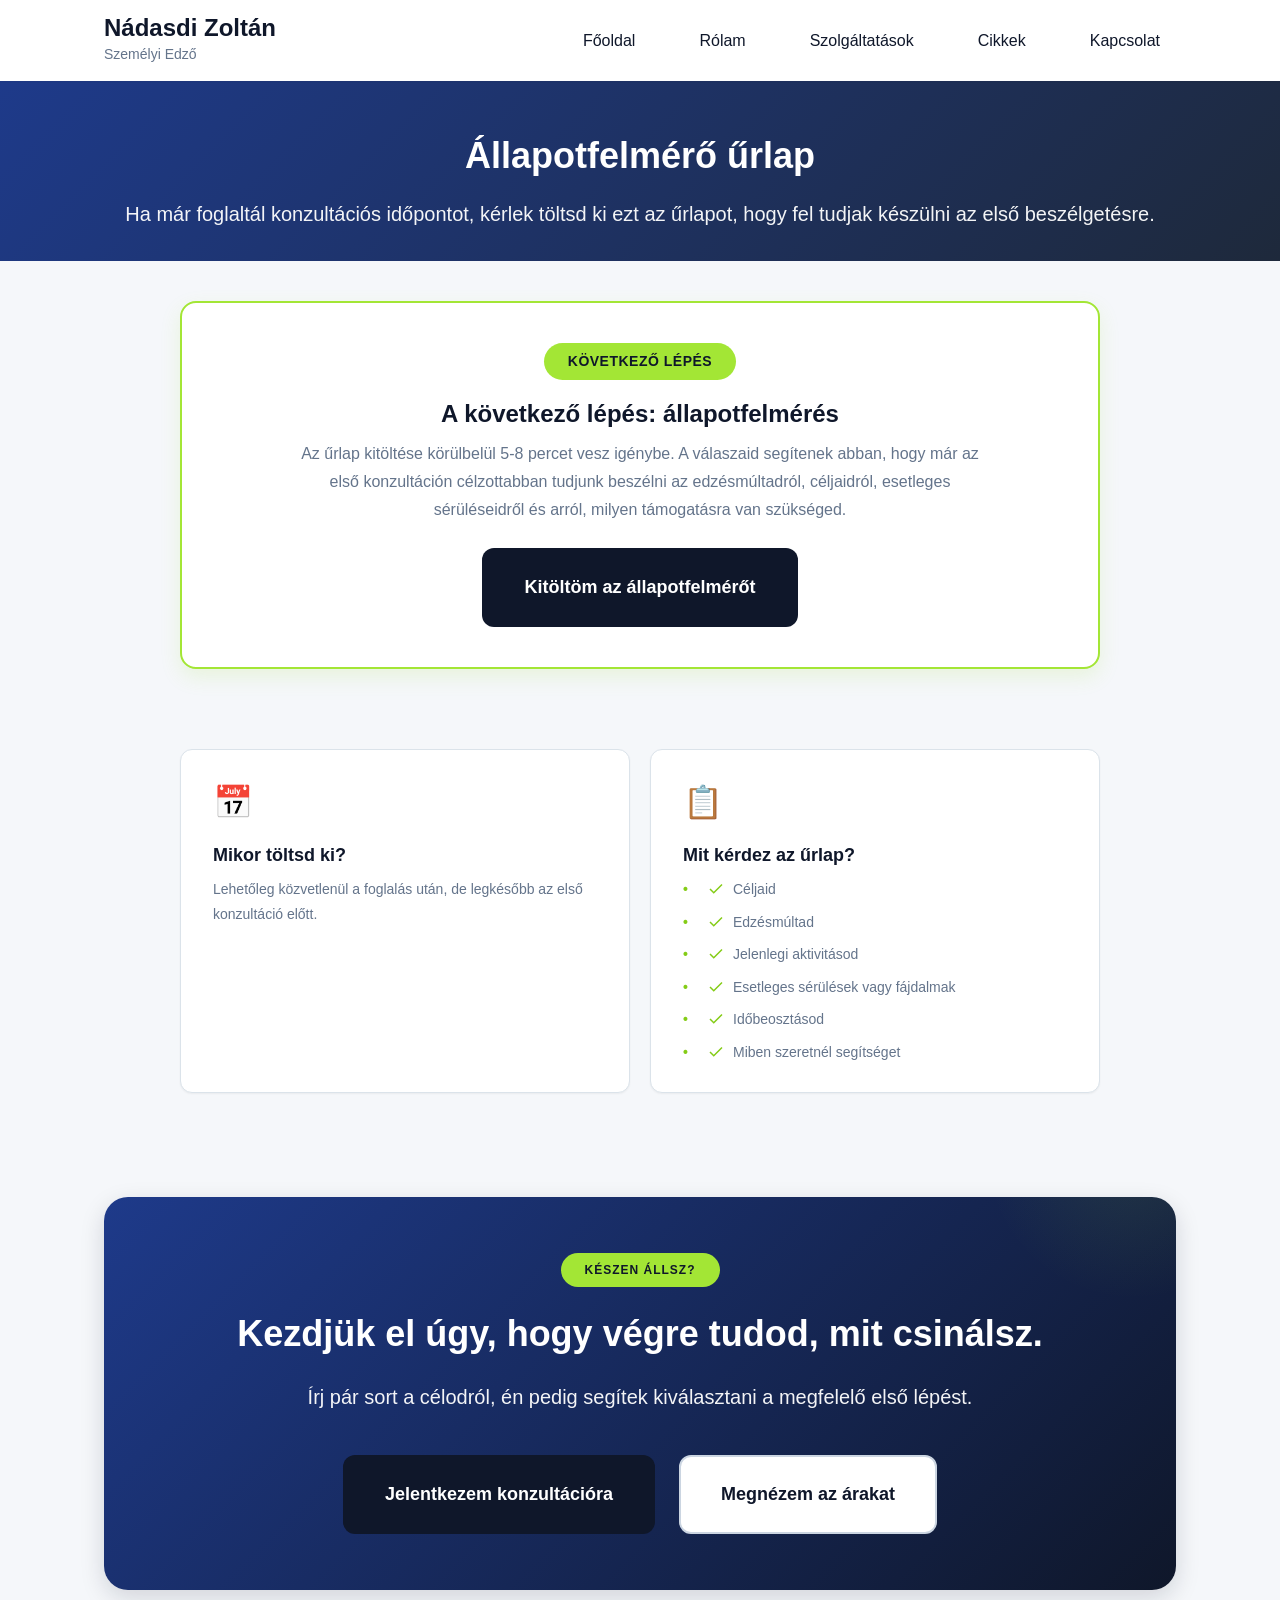
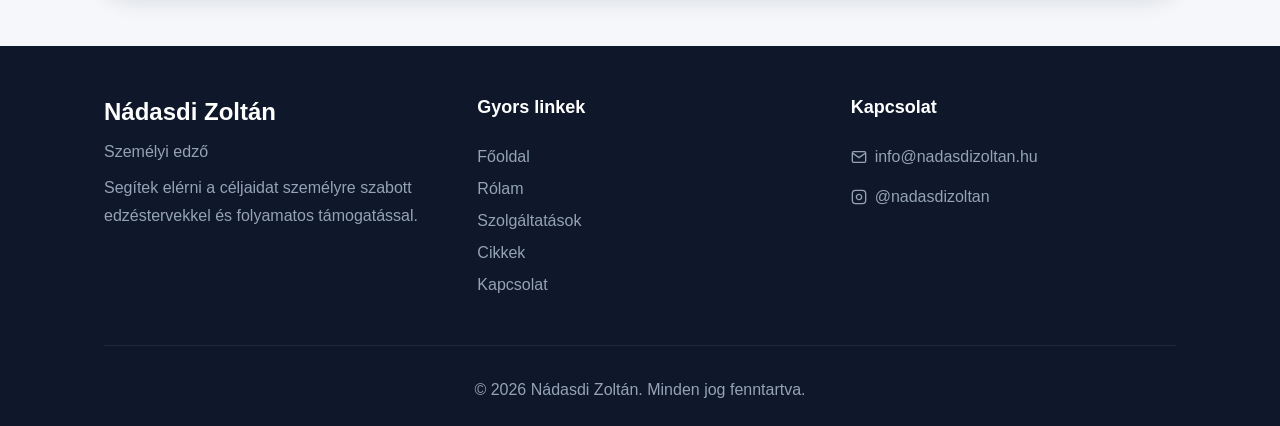
==== commit 16686102: "update" ====
--- a/allapotfelmeres.html
+++ b/allapotfelmeres.html
@@ -35,7 +35,7 @@
     </header>
 
     <!-- Page Hero -->
-    <section class="page-hero compact">
+    <section class="page-hero compact" style="padding-bottom: 2rem;">
         <div class="container">
             <h1 class="page-title">Állapotfelmérő űrlap</h1>
             <p class="page-subtitle">Ha már foglaltál konzultációs időpontot, kérlek töltsd ki ezt az űrlapot, hogy fel tudjak készülni az első beszélgetésre.</p>
@@ -43,15 +43,14 @@
     </section>
 
     <!-- Fő tartalmi panel -->
-    <section class="section compact">
+    <section class="section" style="padding-top: 2.5rem; padding-bottom: 2.5rem;">
         <div class="container">
             <div class="assessment-panel">
                 <span class="badge badge-light">Következő lépés</span>
                 <h2 class="assessment-title">A következő lépés: állapotfelmérés</h2>
                 <p class="assessment-text">Az űrlap kitöltése körülbelül 5-8 percet vesz igénybe. A válaszaid segítenek abban, hogy már az első konzultáción célzottabban tudjunk beszélni az edzésmúltadról, céljaidról, esetleges sérüléseidről és arról, milyen támogatásra van szükséged.</p>
                 
-                <!-- TODO: cseréld ki a valódi Google Form linkre -->
-                <a href="https://forms.gle/IDE-ILLESZD-A-GOOGLE-FORM-LINKET" target="_blank" rel="noopener noreferrer" class="btn btn-primary btn-large">
+                <a href="https://docs.google.com/forms/d/e/1FAIpQLSevt3dKTrg8oKmsezrwIc3HMYbInIoEhc3uf1CdNLmJtF6qsw/viewform?usp=header" target="_blank" rel="noopener noreferrer" class="btn btn-primary btn-large">
                     Kitöltöm az állapotfelmérőt
                 </a>
             </div>
@@ -59,7 +58,7 @@
     </section>
 
     <!-- Információs blokkok -->
-    <section class="section compact">
+    <section class="section" style="padding-top: 2.5rem; padding-bottom: 3rem;">
         <div class="container">
             <div class="info-panels-grid">
                 <!-- Mikor töltsd ki? -->
@@ -117,7 +116,7 @@
     </section>
 
     <!-- CTA panel -->
-    <section class="section compact cta-panel-section">
+    <section class="section cta-panel-section" style="padding-top: 3.5rem; padding-bottom: 3.5rem;">
         <div class="container">
             <div class="cta-panel">
                 <span class="cta-panel-badge">KÉSZEN ÁLLSZ?</span>
--- a/css/style.css
+++ b/css/style.css
@@ -701,7 +701,7 @@
     background: linear-gradient(135deg, var(--color-secondary) 0%, var(--color-dark) 100%);
     color: var(--color-white);
     border-radius: var(--radius-2xl);
-    padding: var(--spacing-4xl) var(--spacing-3xl);
+    padding: 56px 48px;
     text-align: center;
     max-width: var(--container-max-width);
     margin: 0 auto;
@@ -2400,10 +2400,11 @@
     background: var(--color-white);
     border: 2px solid var(--color-accent);
     border-radius: var(--radius-xl);
-    padding: var(--spacing-3xl);
+    padding: 40px 48px;
     box-shadow: 0 8px 20px rgba(163, 230, 53, 0.15);
     text-align: center;
-    margin-bottom: var(--spacing-3xl);
+    max-width: 920px;
+    margin: 0 auto;
 }
 
 .assessment-panel-icon {
@@ -2422,50 +2423,107 @@
     color: var(--color-dark);
 }
 
+/* Assessment title and text classes (used in HTML) */
+.assessment-title {
+    font-size: var(--font-size-2xl);
+    font-weight: var(--font-weight-bold);
+    color: var(--color-dark);
+    margin-bottom: var(--spacing-sm);
+}
+
+.assessment-text {
+    color: var(--color-text-light);
+    font-size: var(--font-size-base);
+    line-height: var(--line-height-relaxed);
+    margin-bottom: 24px;
+    max-width: 680px;
+    margin-left: auto;
+    margin-right: auto;
+}
+
+/* Legacy support */
 .assessment-panel-title {
     font-size: var(--font-size-2xl);
     font-weight: var(--font-weight-bold);
     color: var(--color-dark);
-    margin-bottom: var(--spacing-md);
+    margin-bottom: var(--spacing-sm);
 }
 
 .assessment-panel-text {
     color: var(--color-text-light);
     font-size: var(--font-size-base);
     line-height: var(--line-height-relaxed);
-    margin-bottom: var(--spacing-xl);
-    max-width: 600px;
+    margin-bottom: 24px;
+    max-width: 680px;
     margin-left: auto;
     margin-right: auto;
 }
 
-/* Info Panels */
+/* Info Panels Grid */
+.info-panels-grid {
+    display: grid;
+    grid-template-columns: repeat(2, 1fr);
+    gap: 20px;
+    max-width: 920px;
+    margin: 0 auto;
+}
+
 .info-panels {
     display: grid;
     grid-template-columns: repeat(2, 1fr);
-    gap: var(--spacing-2xl);
-    margin-bottom: var(--spacing-3xl);
+    gap: 20px;
+    max-width: 920px;
+    margin: 0 auto;
 }
 
 .info-panel {
     background: var(--color-white);
     border: 1px solid var(--color-border);
     border-radius: var(--radius-lg);
-    padding: var(--spacing-2xl);
+    padding: 28px 32px;
     box-shadow: var(--shadow-sm);
+}
+
+.info-panel-icon {
+    font-size: 2rem;
+    margin-bottom: var(--spacing-md);
 }
 
 .info-panel-title {
     font-size: var(--font-size-lg);
     font-weight: var(--font-weight-semibold);
     color: var(--color-dark);
-    margin-bottom: var(--spacing-md);
+    margin-bottom: var(--spacing-sm);
+}
+
+.info-panel-text {
+    color: var(--color-text-light);
+    font-size: var(--font-size-sm);
+    line-height: var(--line-height-relaxed);
+    margin: 0;
+}
+
+.info-panel-list {
+    list-style: none;
+    padding: 0;
+    margin: 0;
+}
+
+.info-panel-list li {
     display: flex;
     align-items: center;
     gap: var(--spacing-sm);
-}
-
-.info-panel-title svg {
+    color: var(--color-text-light);
+    font-size: var(--font-size-sm);
+    line-height: 1.6;
+    margin-bottom: 8px;
+}
+
+.info-panel-list li:last-child {
+    margin-bottom: 0;
+}
+
+.info-panel-list .icon {
     color: var(--color-accent-dark);
     flex-shrink: 0;
 }
@@ -2495,6 +2553,420 @@
     left: 0;
     color: var(--color-accent-dark);
     font-weight: var(--font-weight-bold);
+}
+
+/* ============================================
+   MESSAGE PAGE (uzenet.html) - Üzenetküldő oldal
+   ============================================ */
+
+/* Message Section */
+.message-section {
+    background: transparent;
+}
+
+.message-grid {
+    display: grid;
+    grid-template-columns: 1fr 1.2fr;
+    gap: var(--spacing-3xl);
+    align-items: start;
+}
+
+/* Message Info */
+.message-info {
+    position: sticky;
+    top: var(--spacing-2xl);
+}
+
+.message-benefits {
+    margin-top: var(--spacing-2xl);
+}
+
+.message-benefit {
+    display: flex;
+    gap: var(--spacing-md);
+    margin-bottom: var(--spacing-xl);
+}
+
+.message-benefit:last-child {
+    margin-bottom: 0;
+}
+
+.message-benefit-icon {
+    width: 48px;
+    height: 48px;
+    background: linear-gradient(135deg, var(--color-secondary) 0%, var(--color-dark) 100%);
+    border-radius: var(--radius-lg);
+    display: flex;
+    align-items: center;
+    justify-content: center;
+    flex-shrink: 0;
+}
+
+.message-benefit-icon svg {
+    color: var(--color-white);
+}
+
+.message-benefit-text h3 {
+    font-size: var(--font-size-lg);
+    font-weight: var(--font-weight-semibold);
+    color: var(--color-dark);
+    margin-bottom: var(--spacing-xs);
+}
+
+.message-benefit-text p {
+    color: var(--color-text-light);
+    font-size: var(--font-size-sm);
+    line-height: var(--line-height-relaxed);
+}
+
+/* Message Form Wrapper */
+.message-form-wrapper {
+    background: var(--color-white);
+    border: 1px solid var(--color-border);
+    border-radius: var(--radius-xl);
+    padding: var(--spacing-3xl);
+    box-shadow: var(--shadow-md);
+}
+
+/* Alternative Contact Section */
+.alternative-contact-section {
+    background: transparent;
+}
+
+.alternative-contact-grid {
+    display: grid;
+    grid-template-columns: repeat(3, 1fr);
+    gap: var(--spacing-2xl);
+}
+
+.contact-method-card {
+    background: var(--color-white);
+    border: 1px solid var(--color-border);
+    border-radius: var(--radius-lg);
+    padding: var(--spacing-2xl);
+    text-align: center;
+    transition: all var(--transition-base);
+}
+
+.contact-method-card:hover {
+    transform: translateY(-4px);
+    box-shadow: var(--shadow-lg);
+    border-color: var(--color-accent);
+}
+
+.contact-method-icon {
+    width: 64px;
+    height: 64px;
+    background: linear-gradient(135deg, var(--color-secondary) 0%, var(--color-dark) 100%);
+    border-radius: var(--radius-lg);
+    display: flex;
+    align-items: center;
+    justify-content: center;
+    margin: 0 auto var(--spacing-lg);
+}
+
+.contact-method-icon svg {
+    color: var(--color-white);
+}
+
+.contact-method-card h3 {
+    font-size: var(--font-size-xl);
+    font-weight: var(--font-weight-semibold);
+    color: var(--color-dark);
+    margin-bottom: var(--spacing-sm);
+}
+
+.contact-method-card a {
+    color: var(--color-secondary);
+    font-weight: var(--font-weight-medium);
+    text-decoration: none;
+    transition: color var(--transition-fast);
+}
+
+.contact-method-card a:hover {
+    color: var(--color-accent-dark);
+}
+
+.contact-method-card .text-small {
+    color: var(--color-text-light);
+    font-size: var(--font-size-sm);
+    margin-top: var(--spacing-xs);
+}
+
+/* ============================================
+   CONTACT PAGE (kapcsolat.html) - Frissített elrendezés
+   ============================================ */
+
+/* Contact Details Section */
+.contact-details-section {
+    background: transparent;
+}
+
+.contact-details-grid {
+    display: grid;
+    grid-template-columns: repeat(3, 1fr);
+    gap: var(--spacing-2xl);
+    margin-bottom: var(--spacing-3xl);
+}
+
+.contact-hours-panel {
+    background: var(--color-white);
+    border: 1px solid var(--color-border);
+    border-radius: var(--radius-lg);
+    padding: var(--spacing-2xl);
+    max-width: 600px;
+    margin: 0 auto;
+}
+
+.contact-hours-panel h3 {
+    font-size: var(--font-size-xl);
+    font-weight: var(--font-weight-semibold);
+    color: var(--color-dark);
+    margin-bottom: var(--spacing-md);
+}
+
+.contact-hours-panel ul {
+    list-style: none;
+    padding: 0;
+    margin: 0;
+}
+
+.contact-hours-panel li {
+    color: var(--color-text);
+    font-size: var(--font-size-base);
+    line-height: var(--line-height-relaxed);
+    margin-bottom: var(--spacing-sm);
+}
+
+.contact-hours-panel li:last-child {
+    margin-bottom: 0;
+}
+
+.contact-hours-panel strong {
+    color: var(--color-dark);
+}
+
+/* ============================================
+   BOOKING FLOW PAGE (foglalas.html) - Időpontfoglalási folyamat
+   ============================================ */
+
+/* Booking Flow Section */
+.booking-flow-section {
+    background: transparent;
+}
+
+.booking-flow-grid {
+    display: grid;
+    grid-template-columns: repeat(2, 1fr);
+    gap: var(--spacing-2xl);
+    margin-bottom: var(--spacing-3xl);
+}
+
+/* Booking Flow Card */
+.booking-flow-card {
+    background: var(--color-white);
+    border: 1px solid var(--color-border);
+    border-radius: var(--radius-xl);
+    padding: var(--spacing-3xl);
+    box-shadow: var(--shadow-md);
+    transition: all var(--transition-base);
+    position: relative;
+    display: flex;
+    flex-direction: column;
+}
+
+.booking-flow-card:hover {
+    transform: translateY(-4px);
+    box-shadow: var(--shadow-lg);
+}
+
+.booking-flow-card.primary {
+    border: 2px solid var(--color-accent);
+    box-shadow: 0 8px 20px rgba(163, 230, 53, 0.15);
+}
+
+.booking-flow-card.primary:hover {
+    box-shadow: 0 12px 28px rgba(163, 230, 53, 0.25);
+}
+
+/* Booking Flow Number */
+.booking-flow-number {
+    position: absolute;
+    top: var(--spacing-lg);
+    right: var(--spacing-lg);
+    width: 48px;
+    height: 48px;
+    background: var(--color-accent);
+    color: var(--color-dark);
+    border-radius: var(--radius-full);
+    display: flex;
+    align-items: center;
+    justify-content: center;
+    font-size: var(--font-size-2xl);
+    font-weight: var(--font-weight-bold);
+    box-shadow: 0 4px 12px rgba(163, 230, 53, 0.3);
+}
+
+/* Booking Flow Icon */
+.booking-flow-icon {
+    width: 80px;
+    height: 80px;
+    background: linear-gradient(135deg, var(--color-secondary) 0%, var(--color-dark) 100%);
+    border-radius: var(--radius-xl);
+    display: flex;
+    align-items: center;
+    justify-content: center;
+    margin-bottom: var(--spacing-lg);
+}
+
+.booking-flow-icon svg {
+    color: var(--color-white);
+}
+
+.booking-flow-card.primary .booking-flow-icon {
+    background: linear-gradient(135deg, var(--color-accent) 0%, var(--color-accent-dark) 100%);
+}
+
+.booking-flow-card.primary .booking-flow-icon svg {
+    color: var(--color-dark);
+}
+
+/* Booking Flow Content */
+.booking-flow-title {
+    font-size: var(--font-size-2xl);
+    font-weight: var(--font-weight-bold);
+    color: var(--color-dark);
+    margin-bottom: var(--spacing-md);
+}
+
+.booking-flow-text {
+    color: var(--color-text-light);
+    line-height: var(--line-height-relaxed);
+    margin-bottom: var(--spacing-lg);
+    flex-grow: 1;
+}
+
+/* Booking Flow Features */
+.booking-flow-features {
+    list-style: none;
+    padding: 0;
+    margin: 0 0 var(--spacing-xl) 0;
+}
+
+.booking-flow-features li {
+    display: flex;
+    align-items: center;
+    gap: var(--spacing-sm);
+    color: var(--color-text);
+    font-size: var(--font-size-sm);
+    margin-bottom: var(--spacing-sm);
+}
+
+.booking-flow-features li:last-child {
+    margin-bottom: 0;
+}
+
+.booking-flow-features .icon-check {
+    color: var(--color-accent-dark);
+    flex-shrink: 0;
+}
+
+/* Booking Instruction Box */
+.booking-instruction {
+    background: linear-gradient(135deg, rgba(163, 230, 53, 0.1) 0%, rgba(132, 204, 22, 0.05) 100%);
+    border: 2px solid var(--color-accent);
+    border-radius: var(--radius-lg);
+    padding: var(--spacing-2xl);
+    display: flex;
+    gap: var(--spacing-lg);
+    align-items: flex-start;
+}
+
+.booking-instruction-icon {
+    width: 48px;
+    height: 48px;
+    background: var(--color-accent);
+    border-radius: var(--radius-full);
+    display: flex;
+    align-items: center;
+    justify-content: center;
+    flex-shrink: 0;
+}
+
+.booking-instruction-icon svg {
+    color: var(--color-dark);
+}
+
+.booking-instruction-content {
+    flex: 1;
+}
+
+.booking-instruction-title {
+    font-size: var(--font-size-xl);
+    font-weight: var(--font-weight-bold);
+    color: var(--color-dark);
+    margin-bottom: var(--spacing-sm);
+}
+
+.booking-instruction-text {
+    color: var(--color-text);
+    line-height: var(--line-height-relaxed);
+    margin: 0;
+}
+
+/* Why Both Section */
+.why-both-section {
+    background: transparent;
+}
+
+.why-both-grid {
+    display: grid;
+    grid-template-columns: repeat(3, 1fr);
+    gap: var(--spacing-2xl);
+}
+
+.why-both-card {
+    background: var(--color-white);
+    border: 1px solid var(--color-border);
+    border-radius: var(--radius-lg);
+    padding: var(--spacing-2xl);
+    text-align: center;
+    transition: all var(--transition-base);
+}
+
+.why-both-card:hover {
+    transform: translateY(-4px);
+    box-shadow: var(--shadow-lg);
+    border-color: var(--color-accent);
+}
+
+.why-both-icon {
+    width: 64px;
+    height: 64px;
+    background: linear-gradient(135deg, var(--color-secondary) 0%, var(--color-dark) 100%);
+    border-radius: var(--radius-lg);
+    display: flex;
+    align-items: center;
+    justify-content: center;
+    margin: 0 auto var(--spacing-lg);
+}
+
+.why-both-icon svg {
+    color: var(--color-white);
+}
+
+.why-both-card h3 {
+    font-size: var(--font-size-xl);
+    font-weight: var(--font-weight-semibold);
+    color: var(--color-dark);
+    margin-bottom: var(--spacing-sm);
+}
+
+.why-both-card p {
+    color: var(--color-text-light);
+    font-size: var(--font-size-sm);
+    line-height: var(--line-height-relaxed);
+    margin: 0;
 }
 
 /* ============================================
@@ -2563,9 +3035,51 @@
         display: none;
     }
     
-    .info-panels {
+    .info-panels,
+    .info-panels-grid {
+        grid-template-columns: 1fr;
+        gap: 16px;
+    }
+    
+    /* Message Page - Tablet */
+    .message-grid {
+        grid-template-columns: 1fr;
+        gap: var(--spacing-2xl);
+    }
+    
+    .message-info {
+        position: static;
+    }
+    
+    .alternative-contact-grid {
         grid-template-columns: 1fr;
         gap: var(--spacing-xl);
+    }
+    
+    /* Contact Details - Tablet */
+    .contact-details-grid {
+        grid-template-columns: 1fr;
+        gap: var(--spacing-xl);
+    }
+    
+    /* Booking Flow - Tablet */
+    .booking-flow-grid {
+        grid-template-columns: 1fr;
+        gap: var(--spacing-xl);
+    }
+    
+    .why-both-grid {
+        grid-template-columns: 1fr;
+        gap: var(--spacing-xl);
+    }
+    
+    .booking-instruction {
+        flex-direction: column;
+        text-align: center;
+    }
+    
+    .booking-instruction-icon {
+        margin: 0 auto;
     }
 }
 
@@ -2716,7 +3230,7 @@
     
     /* CTA Panel */
     .cta-panel {
-        padding: var(--spacing-3xl) var(--spacing-xl);
+        padding: 36px 22px;
     }
     
     .cta-panel-title {
@@ -2917,7 +3431,7 @@
     }
     
     .assessment-panel {
-        padding: var(--spacing-2xl) var(--spacing-lg);
+        padding: 28px 20px;
     }
     
     .assessment-panel-icon {
@@ -2930,8 +3444,110 @@
         height: 40px;
     }
     
+    .assessment-title {
+        font-size: var(--font-size-xl);
+    }
+    
+    .assessment-text {
+        font-size: var(--font-size-sm);
+        margin-bottom: 20px;
+    }
+    
+    .info-panels-grid {
+        grid-template-columns: 1fr;
+        gap: 16px;
+    }
+    
     .info-panel {
+        padding: 22px 18px;
+    }
+    
+    .info-panel-list li {
+        margin-bottom: 6px;
+    }
+    
+    /* Message Page - Mobile */
+    .message-form-wrapper {
+        padding: var(--spacing-2xl) var(--spacing-lg);
+    }
+    
+    .message-benefit {
+        flex-direction: column;
+        text-align: center;
+    }
+    
+    .message-benefit-icon {
+        margin: 0 auto;
+    }
+    
+    .contact-method-card {
         padding: var(--spacing-xl);
+    }
+    
+    .contact-method-icon {
+        width: 56px;
+        height: 56px;
+    }
+    
+    .contact-method-icon svg {
+        width: 28px;
+        height: 28px;
+    }
+    
+    /* Contact Details - Mobile */
+    .contact-hours-panel {
+        padding: var(--spacing-xl);
+    }
+    
+    /* Booking Flow - Mobile */
+    .booking-flow-card {
+        padding: var(--spacing-2xl);
+    }
+    
+    .booking-flow-number {
+        width: 40px;
+        height: 40px;
+        font-size: var(--font-size-xl);
+        top: var(--spacing-md);
+        right: var(--spacing-md);
+    }
+    
+    .booking-flow-icon {
+        width: 64px;
+        height: 64px;
+    }
+    
+    .booking-flow-icon svg {
+        width: 40px;
+        height: 40px;
+    }
+    
+    .booking-flow-title {
+        font-size: var(--font-size-xl);
+    }
+    
+    .booking-instruction {
+        padding: var(--spacing-xl);
+    }
+    
+    .booking-instruction-icon {
+        width: 40px;
+        height: 40px;
+    }
+    
+    .booking-instruction-icon svg {
+        width: 20px;
+        height: 20px;
+    }
+    
+    .why-both-icon {
+        width: 56px;
+        height: 56px;
+    }
+    
+    .why-both-icon svg {
+        width: 28px;
+        height: 28px;
     }
 }
 
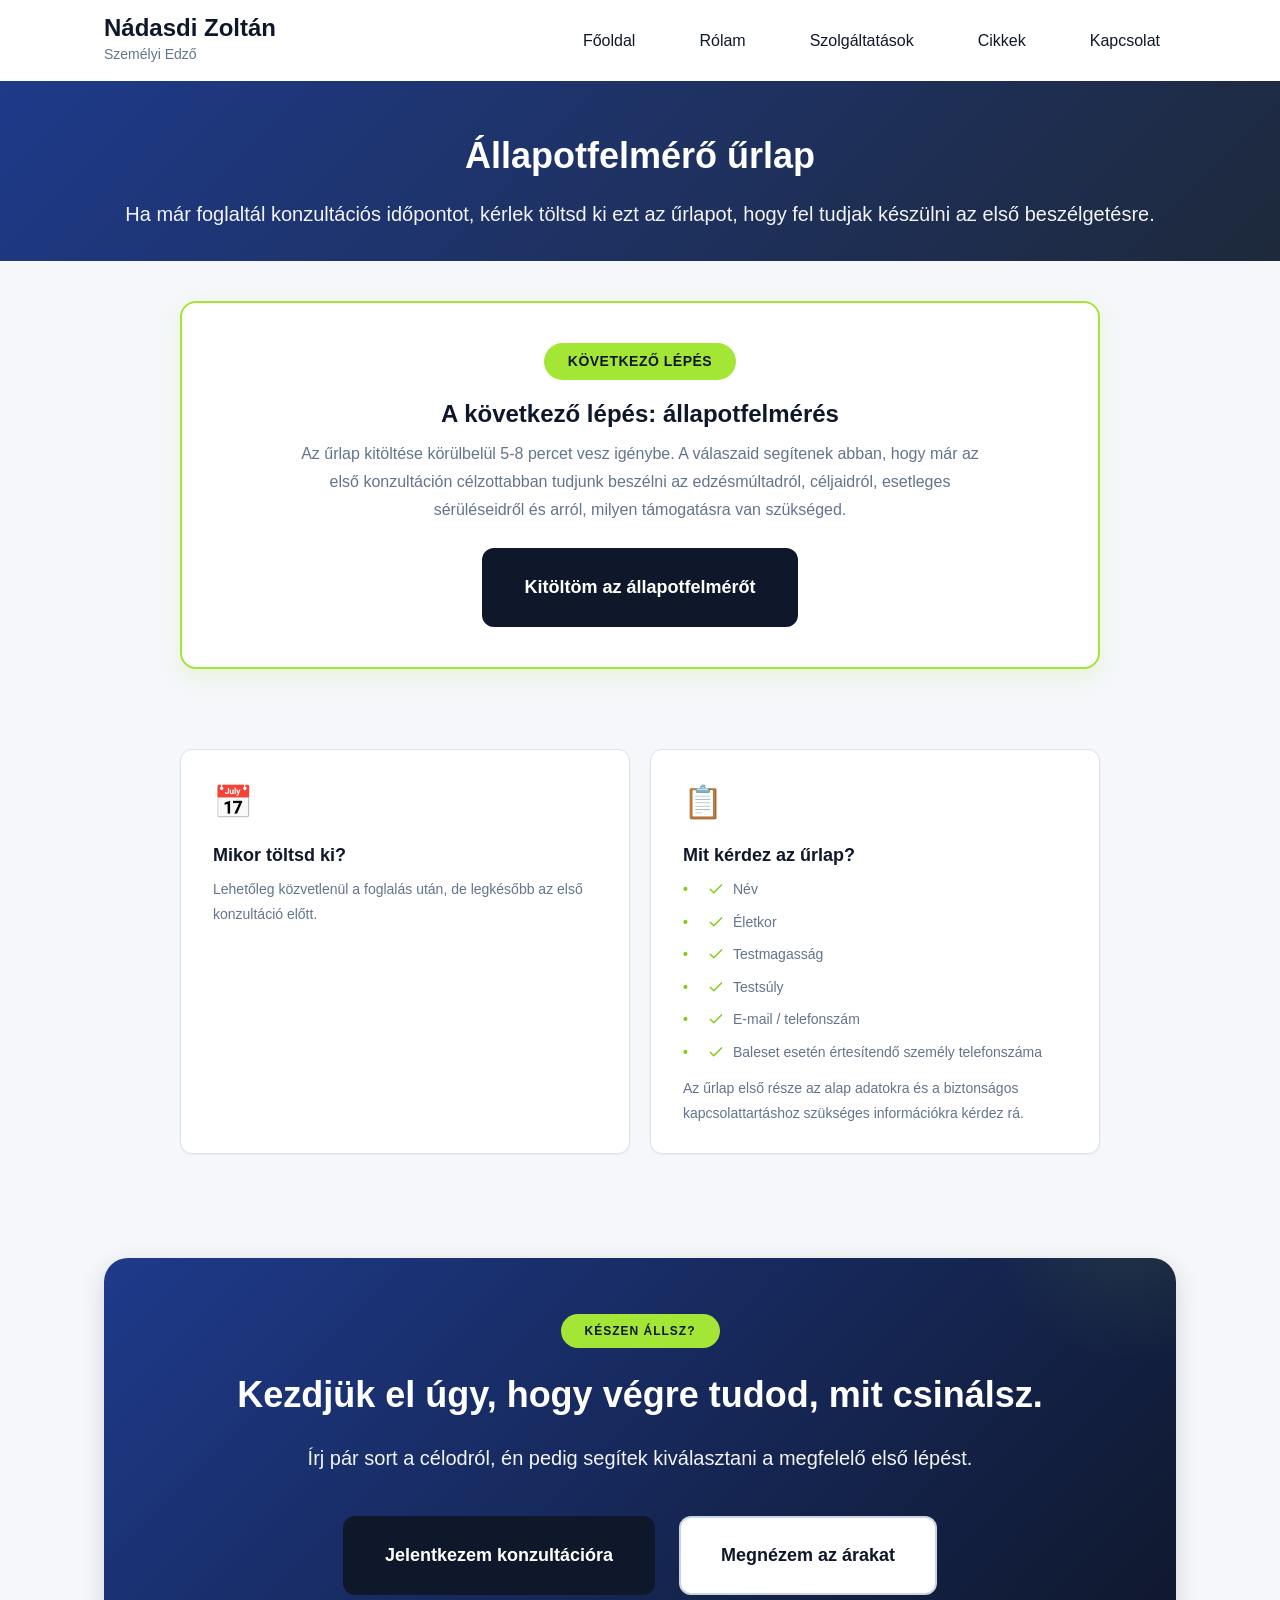
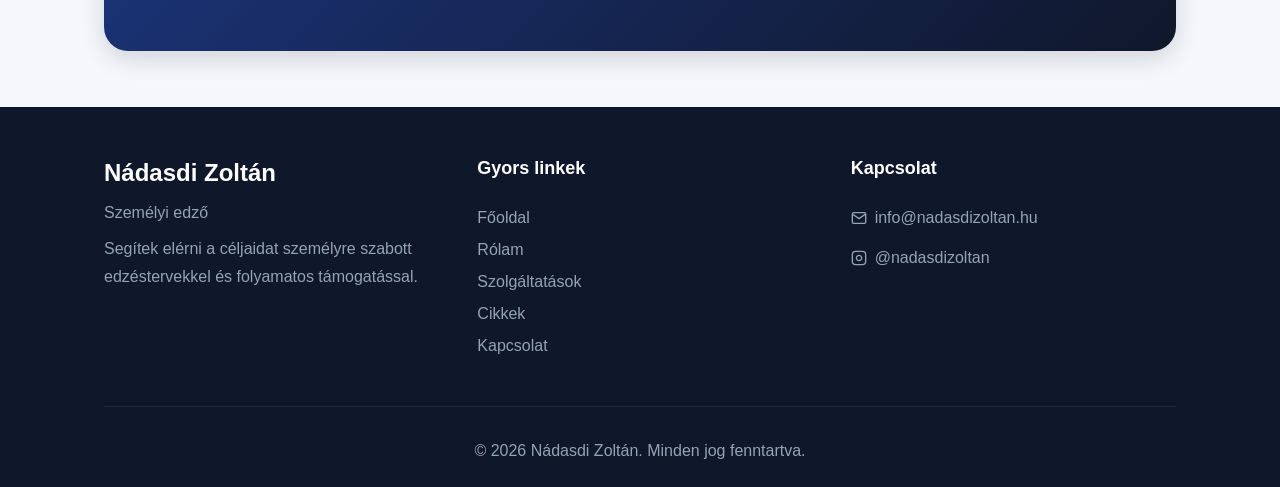
==== commit 05e395d6: "update" ====
--- a/allapotfelmeres.html
+++ b/allapotfelmeres.html
@@ -77,39 +77,40 @@
                             <svg class="icon" width="18" height="18" viewBox="0 0 24 24" fill="none" stroke="currentColor" stroke-width="2">
                                 <polyline points="20 6 9 17 4 12"></polyline>
                             </svg>
-                            <span>Céljaid</span>
+                            <span>Név</span>
                         </li>
                         <li>
                             <svg class="icon" width="18" height="18" viewBox="0 0 24 24" fill="none" stroke="currentColor" stroke-width="2">
                                 <polyline points="20 6 9 17 4 12"></polyline>
                             </svg>
-                            <span>Edzésmúltad</span>
+                            <span>Életkor</span>
                         </li>
                         <li>
                             <svg class="icon" width="18" height="18" viewBox="0 0 24 24" fill="none" stroke="currentColor" stroke-width="2">
                                 <polyline points="20 6 9 17 4 12"></polyline>
                             </svg>
-                            <span>Jelenlegi aktivitásod</span>
+                            <span>Testmagasság</span>
                         </li>
                         <li>
                             <svg class="icon" width="18" height="18" viewBox="0 0 24 24" fill="none" stroke="currentColor" stroke-width="2">
                                 <polyline points="20 6 9 17 4 12"></polyline>
                             </svg>
-                            <span>Esetleges sérülések vagy fájdalmak</span>
+                            <span>Testsúly</span>
                         </li>
                         <li>
                             <svg class="icon" width="18" height="18" viewBox="0 0 24 24" fill="none" stroke="currentColor" stroke-width="2">
                                 <polyline points="20 6 9 17 4 12"></polyline>
                             </svg>
-                            <span>Időbeosztásod</span>
+                            <span>E-mail / telefonszám</span>
                         </li>
                         <li>
                             <svg class="icon" width="18" height="18" viewBox="0 0 24 24" fill="none" stroke="currentColor" stroke-width="2">
                                 <polyline points="20 6 9 17 4 12"></polyline>
                             </svg>
-                            <span>Miben szeretnél segítséget</span>
+                            <span>Baleset esetén értesítendő személy telefonszáma</span>
                         </li>
                     </ul>
+                    <p class="info-panel-text" style="margin-top: 12px; font-size: 0.875rem; color: var(--color-text-light);">Az űrlap első része az alap adatokra és a biztonságos kapcsolattartáshoz szükséges információkra kérdez rá.</p>
                 </div>
             </div>
         </div>
